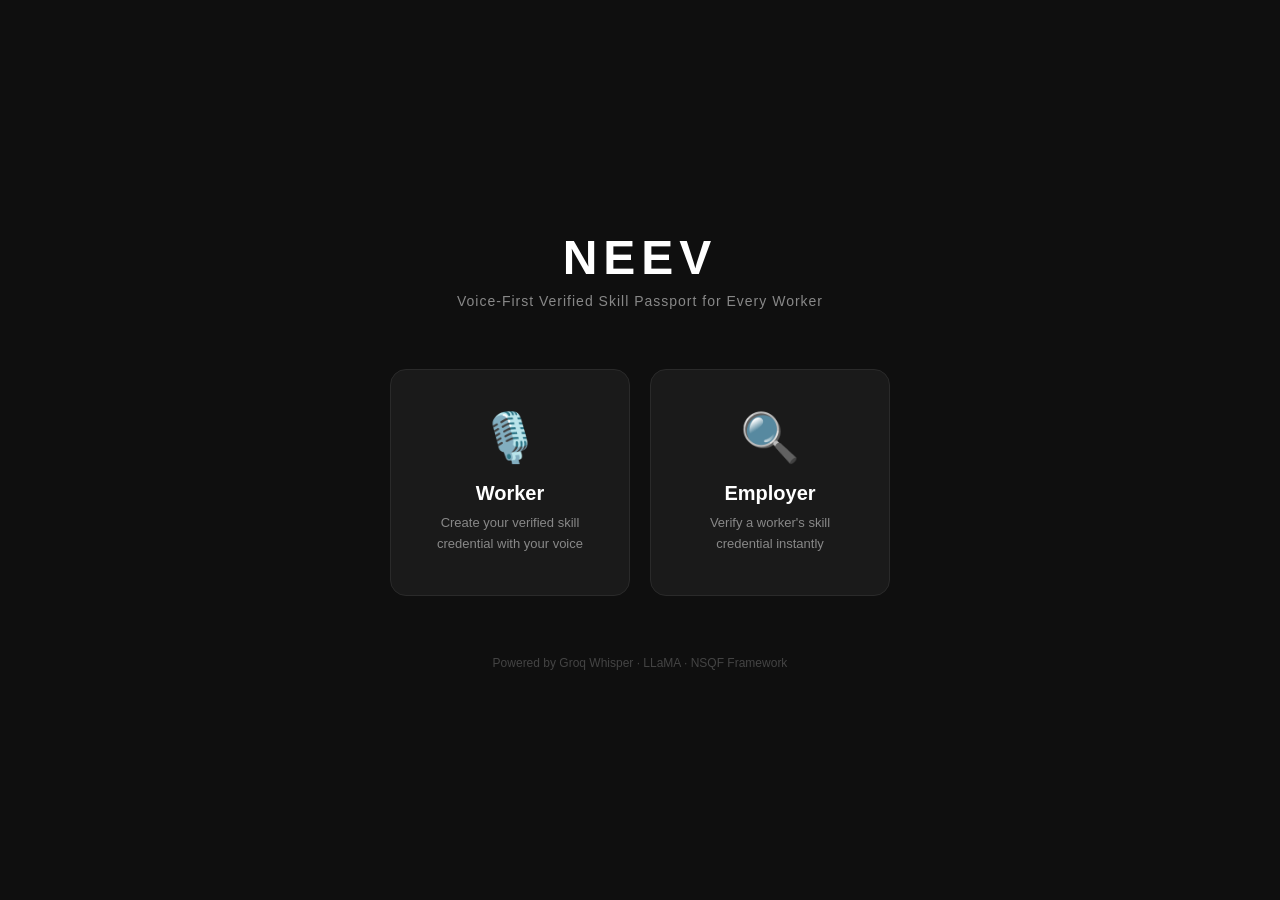
==== Frontend/index.html @ 2f88422f "Frontend complete: index, record, confirm, credential pages" ====
<!DOCTYPE html>
<html lang="hi">
<head>
  <meta charset="UTF-8" />
  <meta name="viewport" content="width=device-width, initial-scale=1.0"/>
  <title>NEEV — Skill Passport</title>
  <style>
    * { margin: 0; padding: 0; box-sizing: border-box; }

    body {
      font-family: 'Segoe UI', sans-serif;
      background: #0f0f0f;
      color: #ffffff;
      min-height: 100vh;
      display: flex;
      flex-direction: column;
      align-items: center;
      justify-content: center;
      padding: 24px;
    }

    .logo {
      font-size: 48px;
      font-weight: 800;
      letter-spacing: 6px;
      color: #ffffff;
      margin-bottom: 8px;
    }

    .tagline {
      font-size: 14px;
      color: #888;
      margin-bottom: 60px;
      text-align: center;
      letter-spacing: 1px;
    }

    .card-container {
      display: flex;
      gap: 20px;
      flex-wrap: wrap;
      justify-content: center;
    }

    .card {
      background: #1a1a1a;
      border: 1px solid #2a2a2a;
      border-radius: 16px;
      padding: 40px 32px;
      width: 240px;
      text-align: center;
      cursor: pointer;
      transition: all 0.2s ease;
      text-decoration: none;
      color: #ffffff;
    }

    .card:hover {
      border-color: #4f46e5;
      transform: translateY(-4px);
      background: #1e1e2e;
    }

    .card-icon {
      font-size: 48px;
      margin-bottom: 16px;
    }

    .card-title {
      font-size: 20px;
      font-weight: 700;
      margin-bottom: 8px;
    }

    .card-desc {
      font-size: 13px;
      color: #888;
      line-height: 1.6;
    }

    .worker-card:hover { border-color: #10b981; background: #0f1f1a; }
    .employer-card:hover { border-color: #6366f1; background: #0f0f1f; }

    .footer {
      margin-top: 60px;
      font-size: 12px;
      color: #444;
      text-align: center;
    }
  </style>
</head>
<body>

  <div class="logo">NEEV</div>
  <div class="tagline">Voice-First Verified Skill Passport for Every Worker</div>

  <div class="card-container">
    <a href="Worker/record.html" class="card worker-card">
      <div class="card-icon">🎙️</div>
      <div class="card-title">Worker</div>
      <div class="card-desc">Create your verified skill credential with your voice</div>
    </a>

    <a href="Employer/scan.html" class="card employer-card">
      <div class="card-icon">🔍</div>
      <div class="card-title">Employer</div>
      <div class="card-desc">Verify a worker's skill credential instantly</div>
    </a>
  </div>

  <div class="footer">
    Powered by Groq Whisper · LLaMA · NSQF Framework
  </div>

</body>
</html>
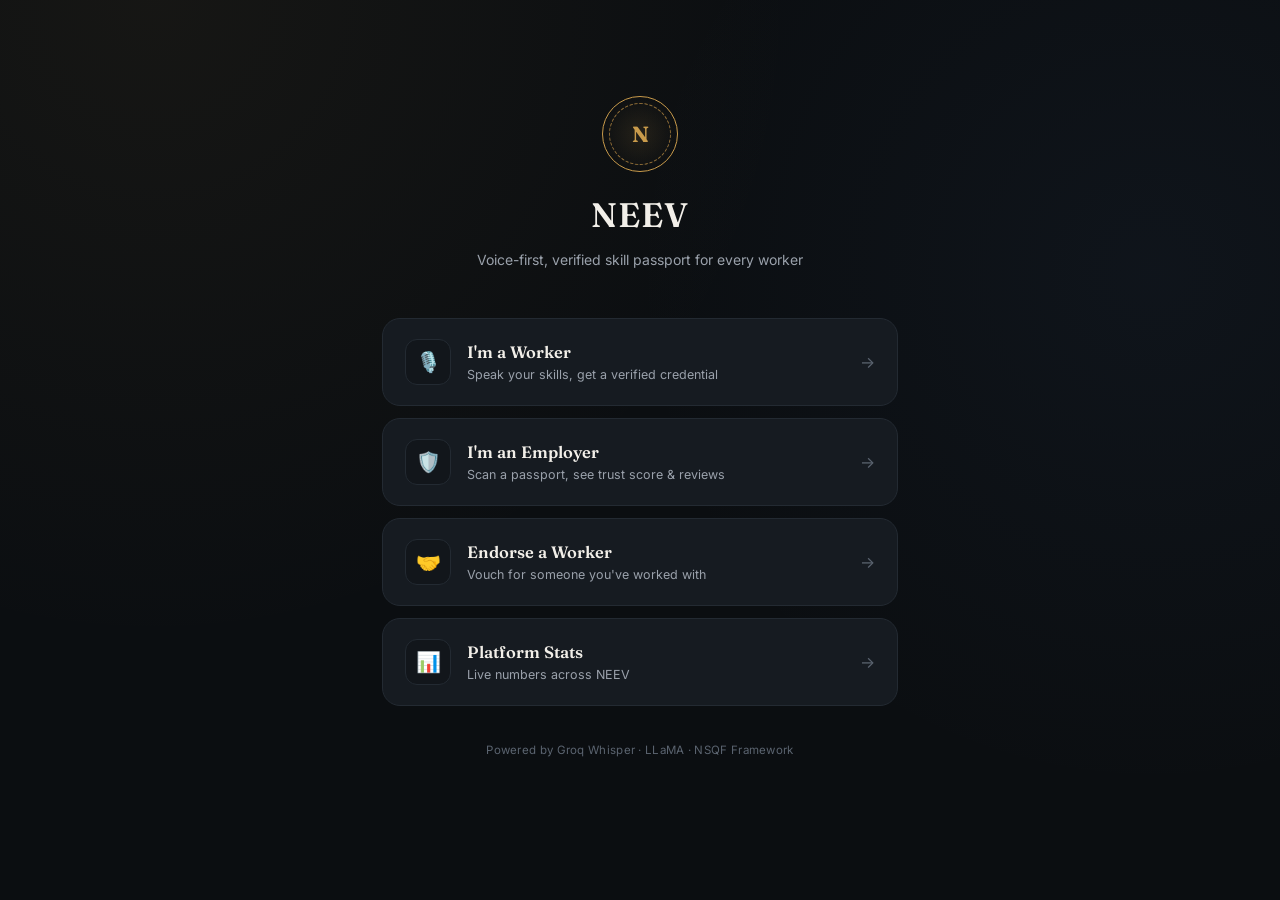
==== commit bcd95c90: "new ui" ====
--- a/Frontend/index.html
+++ b/Frontend/index.html
@@ -1,116 +1,59 @@
 <!DOCTYPE html>
 <html lang="hi">
 <head>
-  <meta charset="UTF-8" />
-  <meta name="viewport" content="width=device-width, initial-scale=1.0"/>
-  <title>NEEV — Skill Passport</title>
-  <style>
-    * { margin: 0; padding: 0; box-sizing: border-box; }
-
-    body {
-      font-family: 'Segoe UI', sans-serif;
-      background: #0f0f0f;
-      color: #ffffff;
-      min-height: 100vh;
-      display: flex;
-      flex-direction: column;
-      align-items: center;
-      justify-content: center;
-      padding: 24px;
-    }
-
-    .logo {
-      font-size: 48px;
-      font-weight: 800;
-      letter-spacing: 6px;
-      color: #ffffff;
-      margin-bottom: 8px;
-    }
-
-    .tagline {
-      font-size: 14px;
-      color: #888;
-      margin-bottom: 60px;
-      text-align: center;
-      letter-spacing: 1px;
-    }
-
-    .card-container {
-      display: flex;
-      gap: 20px;
-      flex-wrap: wrap;
-      justify-content: center;
-    }
-
-    .card {
-      background: #1a1a1a;
-      border: 1px solid #2a2a2a;
-      border-radius: 16px;
-      padding: 40px 32px;
-      width: 240px;
-      text-align: center;
-      cursor: pointer;
-      transition: all 0.2s ease;
-      text-decoration: none;
-      color: #ffffff;
-    }
-
-    .card:hover {
-      border-color: #4f46e5;
-      transform: translateY(-4px);
-      background: #1e1e2e;
-    }
-
-    .card-icon {
-      font-size: 48px;
-      margin-bottom: 16px;
-    }
-
-    .card-title {
-      font-size: 20px;
-      font-weight: 700;
-      margin-bottom: 8px;
-    }
-
-    .card-desc {
-      font-size: 13px;
-      color: #888;
-      line-height: 1.6;
-    }
-
-    .worker-card:hover { border-color: #10b981; background: #0f1f1a; }
-    .employer-card:hover { border-color: #6366f1; background: #0f0f1f; }
-
-    .footer {
-      margin-top: 60px;
-      font-size: 12px;
-      color: #444;
-      text-align: center;
-    }
-  </style>
+<meta charset="UTF-8" />
+<meta name="viewport" content="width=device-width, initial-scale=1.0"/>
+<title>NEEV — Skill Passport</title>
+<link rel="stylesheet" href="css/style.css">
 </head>
 <body>
+<div class="shell" style="display:flex;flex-direction:column;justify-content:center;min-height:100vh;">
 
-  <div class="logo">NEEV</div>
-  <div class="tagline">Voice-First Verified Skill Passport for Every Worker</div>
+  <div style="text-align:center;margin-bottom:48px;">
+    <div class="seal stamp" style="margin:0 auto 18px;"><span class="seal-mark">N</span></div>
+    <div style="font-family:var(--display);font-weight:600;font-size:34px;letter-spacing:1px;">NEEV</div>
+    <div style="color:var(--ink-dim);font-size:14px;margin-top:8px;">Voice-first, verified skill passport for every worker</div>
+  </div>
 
-  <div class="card-container">
-    <a href="Worker/record.html" class="card worker-card">
-      <div class="card-icon">🎙️</div>
-      <div class="card-title">Worker</div>
-      <div class="card-desc">Create your verified skill credential with your voice</div>
+  <div class="grid-cards">
+    <a href="worker/record.html" class="nav-card">
+      <div class="icon">🎙️</div>
+      <div>
+        <div class="title">I'm a Worker</div>
+        <div class="desc">Speak your skills, get a verified credential</div>
+      </div>
+      <div class="arrow">→</div>
     </a>
 
-    <a href="Employer/scan.html" class="card employer-card">
-      <div class="card-icon">🔍</div>
-      <div class="card-title">Employer</div>
-      <div class="card-desc">Verify a worker's skill credential instantly</div>
+    <a href="employer/verify.html" class="nav-card">
+      <div class="icon">🛡️</div>
+      <div>
+        <div class="title">I'm an Employer</div>
+        <div class="desc">Scan a passport, see trust score &amp; reviews</div>
+      </div>
+      <div class="arrow">→</div>
+    </a>
+
+    <a href="employer/endorse.html" class="nav-card">
+      <div class="icon">🤝</div>
+      <div>
+        <div class="title">Endorse a Worker</div>
+        <div class="desc">Vouch for someone you've worked with</div>
+      </div>
+      <div class="arrow">→</div>
+    </a>
+
+    <a href="stats.html" class="nav-card">
+      <div class="icon">📊</div>
+      <div>
+        <div class="title">Platform Stats</div>
+        <div class="desc">Live numbers across NEEV</div>
+      </div>
+      <div class="arrow">→</div>
     </a>
   </div>
 
-  <div class="footer">
-    Powered by Groq Whisper · LLaMA · NSQF Framework
-  </div>
-
+  <div class="footer-note">Powered by Groq Whisper · LLaMA · NSQF Framework</div>
+</div>
 </body>
-</html>+</html>
--- a/Frontend/css/style.css
+++ b/Frontend/css/style.css
@@ -0,0 +1,510 @@
+/* ============================================================
+   NEEV — design tokens
+   Identity: a worker's skill credential treated like a sealed
+   civic document — ledger rows, wax-seal verification stamp,
+   brass + slate, ruled paper texture on the passport card.
+   ============================================================ */
+
+@import url('https://fonts.googleapis.com/css2?family=Fraunces:opsz,wght@9..144,400;9..144,500;9..144,600;9..144,700&family=Inter:wght@400;500;600;700&family=JetBrains+Mono:wght@400;500&display=swap');
+
+:root{
+  --bg:        #0B0E11;
+  --bg-raised: #12161B;
+  --bg-card:   #161B21;
+  --line:      #232a32;
+  --line-soft: #1c2128;
+
+  --ink:       #F2EFE9;
+  --ink-dim:   #9aa1ab;
+  --ink-faint: #5b6470;
+
+  --brass:     #C99B4B;
+  --brass-dim: #8a6a36;
+  --brass-glow: rgba(201,155,75,0.18);
+
+  --good:      #3FA873;
+  --good-bg:   #0e1f17;
+  --bad:       #D1495B;
+  --bad-bg:    #241214;
+  --info:      #5C8BD6;
+
+  --radius-lg: 18px;
+  --radius-md: 12px;
+  --radius-sm: 8px;
+
+  --display: 'Fraunces', serif;
+  --body: 'Inter', sans-serif;
+  --mono: 'JetBrains Mono', monospace;
+}
+
+*{ margin:0; padding:0; box-sizing:border-box; }
+
+html{ scroll-behavior:smooth; }
+
+body{
+  background: var(--bg);
+  background-image:
+    radial-gradient(circle at 12% 0%, rgba(201,155,75,0.06), transparent 45%),
+    radial-gradient(circle at 90% 30%, rgba(92,139,214,0.05), transparent 40%);
+  color: var(--ink);
+  font-family: var(--body);
+  min-height: 100vh;
+  line-height: 1.5;
+  -webkit-font-smoothing: antialiased;
+}
+
+a{ color: inherit; }
+
+/* ---------- layout shell ---------- */
+.shell{
+  max-width: 560px;
+  margin: 0 auto;
+  padding: 28px 22px 72px;
+  min-height: 100vh;
+}
+
+.topbar{
+  display:flex;
+  align-items:center;
+  justify-content:space-between;
+  margin-bottom: 28px;
+}
+
+.brandmark{
+  font-family: var(--display);
+  font-weight: 600;
+  font-size: 19px;
+  letter-spacing: 0.5px;
+  display:flex;
+  align-items:center;
+  gap:8px;
+  text-decoration:none;
+  color: var(--ink);
+}
+.brandmark .seal-dot{
+  width:8px; height:8px; border-radius:50%;
+  background: var(--brass);
+  box-shadow: 0 0 0 3px var(--brass-glow);
+}
+
+.back-link{
+  font-size: 13px;
+  color: var(--ink-dim);
+  text-decoration:none;
+  display:flex;
+  align-items:center;
+  gap:6px;
+  transition: color .15s;
+}
+.back-link:hover{ color: var(--ink); }
+
+nav.crumbs{
+  display:flex;
+  gap:6px;
+  font-size: 11px;
+  color: var(--ink-faint);
+  text-transform:uppercase;
+  letter-spacing: 1.2px;
+  margin-bottom: 6px;
+}
+nav.crumbs .sep{ color: var(--line); }
+nav.crumbs .on{ color: var(--brass); }
+
+/* ---------- headings ---------- */
+h1{
+  font-family: var(--display);
+  font-weight: 600;
+  font-size: 30px;
+  letter-spacing: -0.2px;
+  margin-bottom: 6px;
+}
+.lede{
+  color: var(--ink-dim);
+  font-size: 14.5px;
+  margin-bottom: 30px;
+  max-width: 440px;
+}
+
+.eyebrow{
+  font-size: 10.5px;
+  text-transform: uppercase;
+  letter-spacing: 1.6px;
+  color: var(--ink-faint);
+  margin-bottom: 10px;
+  display:flex;
+  align-items:center;
+  gap:8px;
+}
+.eyebrow::after{
+  content:"";
+  flex:1;
+  height:1px;
+  background: var(--line-soft);
+}
+
+/* ---------- cards ---------- */
+.card{
+  background: var(--bg-card);
+  border: 1px solid var(--line);
+  border-radius: var(--radius-lg);
+  padding: 24px;
+  margin-bottom: 16px;
+}
+
+.passport{
+  background:
+    repeating-linear-gradient(
+      to bottom,
+      transparent 0px, transparent 37px,
+      var(--line-soft) 37px, var(--line-soft) 38px
+    ),
+    linear-gradient(165deg, #171c22, #12161b 60%);
+  border: 1px solid var(--line);
+  border-radius: var(--radius-lg);
+  padding: 28px;
+  position: relative;
+  overflow: hidden;
+}
+.passport::before{
+  content:"";
+  position:absolute; inset:0;
+  background: linear-gradient(180deg, var(--brass-glow), transparent 30%);
+  pointer-events:none;
+  opacity:.5;
+}
+
+/* ---------- seal badge (signature element) ---------- */
+.seal{
+  width: 76px; height: 76px;
+  border-radius: 50%;
+  border: 1.5px solid var(--brass);
+  display:flex; align-items:center; justify-content:center;
+  position: relative;
+  flex-shrink:0;
+  background: radial-gradient(circle, rgba(201,155,75,0.12), transparent 70%);
+}
+.seal::before, .seal::after{
+  content:"";
+  position:absolute;
+  inset: 6px;
+  border-radius:50%;
+  border: 1px dashed var(--brass-dim);
+}
+.seal::after{ inset: 6px; transform: rotate(8deg); opacity:.6; }
+.seal-mark{
+  font-family: var(--display);
+  font-weight: 700;
+  font-size: 22px;
+  color: var(--brass);
+  position:relative; z-index:1;
+}
+@keyframes stampIn{
+  0%{ transform: scale(2.2) rotate(-18deg); opacity:0; }
+  60%{ transform: scale(0.92) rotate(4deg); opacity:1; }
+  100%{ transform: scale(1) rotate(0); opacity:1; }
+}
+.seal.stamp{ animation: stampIn .55s cubic-bezier(.2,.9,.3,1.2) both; }
+
+/* ---------- worker identity row ---------- */
+.identity{
+  display:flex;
+  align-items:center;
+  gap:16px;
+  margin-bottom: 22px;
+}
+.identity .name{
+  font-family: var(--display);
+  font-size: 23px;
+  font-weight: 600;
+}
+.identity .tag{
+  font-size: 12px;
+  color: var(--good);
+  display:flex; align-items:center; gap:5px;
+  margin-top:3px;
+}
+.identity .tag .dot{ width:5px; height:5px; border-radius:50%; background:var(--good); }
+
+/* ---------- ledger rows (skills / nsqf) ---------- */
+.ledger-row{
+  display:flex;
+  justify-content:space-between;
+  align-items:center;
+  padding: 11px 0;
+  border-bottom: 1px solid var(--line-soft);
+  font-size: 13.5px;
+}
+.ledger-row:last-child{ border-bottom:none; }
+.ledger-row.muted{ opacity:.35; }
+.ledger-skill{ color: var(--ink); }
+.ledger-skill .yrs{ color: var(--ink-faint); font-size:11.5px; margin-left:6px; }
+.ledger-right{ display:flex; gap:8px; align-items:center; }
+
+.pill{
+  font-size: 11.5px;
+  padding: 3px 10px;
+  border-radius: 20px;
+  border: 1px solid var(--line);
+  color: var(--ink-dim);
+  white-space:nowrap;
+}
+.pill.level{ border-color:#3a4a73; color:#9db4e8; background:#11182b; }
+.pill.brass{ border-color: var(--brass-dim); color: var(--brass); background:#1c160a; }
+.pill.good{ border-color:#1f5c3f; color:var(--good); background:var(--good-bg); }
+.pill.bad{ border-color:#7a2533; color:var(--bad); background:var(--bad-bg); }
+.pill.conf-high{ color:var(--good); }
+.pill.conf-medium{ color:var(--brass); }
+.pill.conf-low{ color:var(--bad); }
+
+/* skill chips (confirm step) */
+.chips{ display:flex; flex-wrap:wrap; gap:9px; }
+.chip{
+  display:flex; align-items:center; gap:8px;
+  background: var(--good-bg);
+  border: 1px solid #1f5c3f;
+  color: var(--good);
+  padding: 7px 8px 7px 14px;
+  border-radius: 20px;
+  font-size: 13px;
+}
+.chip.removed{
+  background: transparent;
+  border-color: var(--line);
+  color: var(--ink-faint);
+  text-decoration: line-through;
+}
+.chip button{
+  background:none; border:none; cursor:pointer;
+  color: inherit; font-size:15px; line-height:1;
+  width:18px; height:18px; border-radius:50%;
+  display:flex; align-items:center; justify-content:center;
+}
+.chip button:hover{ background: rgba(255,255,255,0.08); }
+
+/* ---------- buttons ---------- */
+.btn{
+  width:100%;
+  padding: 14px 18px;
+  border-radius: var(--radius-md);
+  border: none;
+  font-family: var(--body);
+  font-size: 14.5px;
+  font-weight: 600;
+  cursor: pointer;
+  display:flex; align-items:center; justify-content:center; gap:8px;
+  transition: transform .12s, filter .15s, background .15s;
+  text-decoration:none;
+}
+.btn:active{ transform: scale(0.98); }
+.btn:disabled{ opacity:.4; cursor:not-allowed; transform:none; }
+
+.btn-primary{ background: var(--brass); color: #16110a; }
+.btn-primary:hover:not(:disabled){ filter: brightness(1.08); }
+
+.btn-good{ background: var(--good); color: #06140d; }
+.btn-good:hover:not(:disabled){ filter: brightness(1.08); }
+
+.btn-ghost{
+  background: transparent;
+  border: 1px solid var(--line);
+  color: var(--ink-dim);
+}
+.btn-ghost:hover{ border-color: var(--ink-faint); color: var(--ink); }
+
+.btn-whatsapp{ background:#25D366; color:#06210f; }
+
+.btn-row{ display:flex; gap:10px; }
+
+/* ---------- inputs ---------- */
+.field{ margin-bottom: 20px; }
+.field label{
+  display:block;
+  font-size: 12.5px;
+  color: var(--ink-dim);
+  margin-bottom: 8px;
+}
+.field input, .field textarea, .field select{
+  width:100%;
+  padding: 13px 15px;
+  background: var(--bg-raised);
+  border: 1px solid var(--line);
+  border-radius: var(--radius-sm);
+  color: var(--ink);
+  font-family: var(--body);
+  font-size: 14.5px;
+  outline:none;
+  transition: border-color .15s;
+}
+.field input:focus, .field textarea:focus, .field select:focus{ border-color: var(--brass); }
+.field textarea{ resize:vertical; min-height:80px; }
+
+.stars{ display:flex; gap:6px; }
+.stars button{
+  background:none; border:none; cursor:pointer;
+  font-size:26px; color: var(--line);
+  transition: color .12s, transform .12s;
+}
+.stars button.on{ color: var(--brass); }
+.stars button:hover{ transform: scale(1.12); }
+
+/* ---------- status / banners ---------- */
+.status-line{
+  font-size: 13px;
+  color: var(--brass);
+  text-align:center;
+  margin-top: 14px;
+  min-height: 18px;
+}
+.status-line.error{ color: var(--bad); }
+.status-line.success{ color: var(--good); }
+
+.banner{
+  display:inline-flex;
+  align-items:center;
+  gap:7px;
+  padding: 7px 16px;
+  border-radius: 20px;
+  font-size: 12.5px;
+  font-weight:600;
+  margin-bottom: 18px;
+}
+.banner.good{ background: var(--good-bg); border:1px solid #1f5c3f; color: var(--good); }
+.banner.bad{ background: var(--bad-bg); border:1px solid #7a2533; color: var(--bad); }
+.banner.info{ background:#0f1722; border:1px solid #2a3c57; color: var(--info); }
+
+/* ---------- mic / record ---------- */
+.mic-wrap{ display:flex; flex-direction:column; align-items:center; margin: 30px 0 18px; }
+.mic-btn{
+  width: 96px; height: 96px;
+  border-radius:50%;
+  background: var(--good);
+  border:none; cursor:pointer;
+  font-size: 32px;
+  display:flex; align-items:center; justify-content:center;
+  box-shadow: 0 0 0 0 rgba(63,168,115,0.45);
+  transition: transform .15s, background .2s;
+}
+.mic-btn:hover{ transform: scale(1.04); }
+.mic-btn.recording{
+  background: var(--bad);
+  animation: ring 1.4s infinite;
+}
+@keyframes ring{
+  0%{ box-shadow: 0 0 0 0 rgba(209,73,91,0.45); }
+  70%{ box-shadow: 0 0 0 16px rgba(209,73,91,0); }
+  100%{ box-shadow: 0 0 0 0 rgba(209,73,91,0); }
+}
+
+/* ---------- nav grid (home) ---------- */
+.grid-cards{ display:flex; flex-direction:column; gap:12px; }
+.nav-card{
+  display:flex; align-items:center; gap:16px;
+  background: var(--bg-card);
+  border: 1px solid var(--line);
+  border-radius: var(--radius-lg);
+  padding: 20px 22px;
+  text-decoration:none;
+  color: var(--ink);
+  transition: border-color .15s, transform .15s, background .15s;
+}
+.nav-card:hover{ border-color: var(--brass-dim); transform: translateY(-2px); background:#191f26; }
+.nav-card .icon{
+  width:46px; height:46px; border-radius:12px;
+  display:flex; align-items:center; justify-content:center;
+  font-size:20px; flex-shrink:0;
+  background: var(--bg-raised);
+  border:1px solid var(--line);
+}
+.nav-card .title{ font-family:var(--display); font-weight:600; font-size:16.5px; margin-bottom:2px; }
+.nav-card .desc{ font-size:12.5px; color: var(--ink-dim); line-height:1.5; }
+.nav-card .arrow{ margin-left:auto; color: var(--ink-faint); }
+
+/* ---------- stat tiles ---------- */
+.stat-grid{ display:grid; grid-template-columns: 1fr 1fr; gap:12px; margin-bottom:16px; }
+.stat-tile{
+  background: var(--bg-card);
+  border: 1px solid var(--line);
+  border-radius: var(--radius-md);
+  padding: 18px;
+}
+.stat-tile .num{ font-family: var(--display); font-size: 28px; font-weight:600; color: var(--brass); }
+.stat-tile .label{ font-size:11.5px; color: var(--ink-dim); margin-top:4px; text-transform:uppercase; letter-spacing:1px; }
+
+/* ---------- qr ---------- */
+.qr-frame{
+  background:#fff;
+  border-radius:16px;
+  padding:22px;
+  display:flex; flex-direction:column; align-items:center;
+  margin-bottom:16px;
+}
+.qr-frame img{ width:200px; height:200px; }
+.qr-frame .cap{ color:#555; font-size:11.5px; margin-top:10px; }
+
+.hash-box{
+  background: var(--bg-raised);
+  border:1px solid var(--line);
+  border-radius:10px;
+  padding:13px 16px;
+  margin-bottom:18px;
+}
+.hash-box .lbl{ font-size:10.5px; color:var(--ink-faint); text-transform:uppercase; letter-spacing:1px; margin-bottom:5px; }
+.hash-box .val{ font-family:var(--mono); font-size:10.5px; color:var(--ink-faint); word-break:break-all; }
+
+/* ---------- scan options ---------- */
+.opt-row{ display:flex; gap:10px; margin-bottom:20px; }
+.opt-btn{
+  flex:1;
+  padding: 12px;
+  border-radius: 10px;
+  border: 1px solid var(--line);
+  background: var(--bg-card);
+  color: var(--ink-dim);
+  font-size: 13px;
+  cursor:pointer;
+  text-align:center;
+  transition: all .15s;
+}
+.opt-btn.active{ border-color: var(--brass); color: var(--ink); background:#1c1810; }
+
+video{ width:100%; border-radius:12px; border:1px solid var(--line); }
+.upload-area{
+  border: 2px dashed var(--line);
+  border-radius:12px;
+  padding: 36px;
+  text-align:center;
+  cursor:pointer;
+  transition: border-color .15s;
+}
+.upload-area:hover{ border-color: var(--brass); }
+
+/* ---------- endorsement list ---------- */
+.endorse-item{
+  border-bottom:1px solid var(--line-soft);
+  padding: 14px 0;
+}
+.endorse-item:last-child{ border-bottom:none; }
+.endorse-item .who{ font-size:13.5px; font-weight:600; }
+.endorse-item .role{ font-size:11.5px; color: var(--brass); margin-left:6px; }
+.endorse-item .dur{ font-size:11.5px; color:var(--ink-faint); }
+.endorse-item .cmt{ font-size:13px; color: var(--ink-dim); margin-top:5px; line-height:1.5; }
+
+.empty-state{
+  text-align:center;
+  padding: 30px 10px;
+  color: var(--ink-faint);
+  font-size: 13px;
+}
+
+/* footer */
+.footer-note{
+  text-align:center;
+  font-size:11.5px;
+  color: var(--ink-faint);
+  margin-top: 36px;
+  letter-spacing:.3px;
+}
+
+@media (prefers-reduced-motion: reduce){
+  *{ animation:none !important; transition:none !important; }
+}
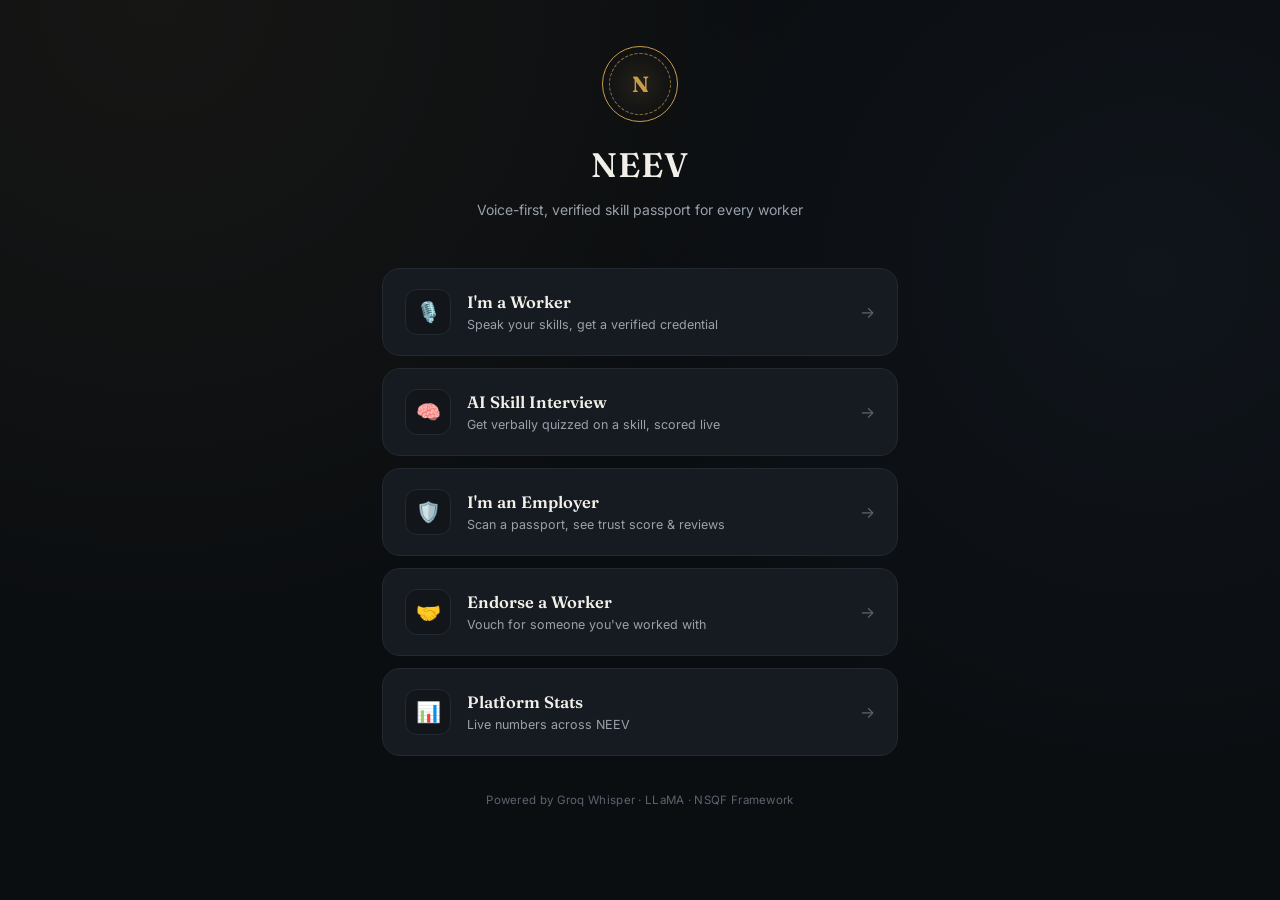
==== commit ca0451cb: "update undex.html" ====
--- a/Frontend/index.html
+++ b/Frontend/index.html
@@ -16,7 +16,7 @@
   </div>
 
   <div class="grid-cards">
-    <a href="worker/record.html" class="nav-card">
+    <a href="Worker/record.html" class="nav-card">
       <div class="icon">🎙️</div>
       <div>
         <div class="title">I'm a Worker</div>
@@ -25,7 +25,16 @@
       <div class="arrow">→</div>
     </a>
 
-    <a href="employer/verify.html" class="nav-card">
+    <a href="Worker/interview.html" class="nav-card">
+      <div class="icon">🧠</div>
+      <div>
+        <div class="title">AI Skill Interview</div>
+        <div class="desc">Get verbally quizzed on a skill, scored live</div>
+      </div>
+      <div class="arrow">→</div>
+    </a>
+
+    <a href="Employer/verify.html" class="nav-card">
       <div class="icon">🛡️</div>
       <div>
         <div class="title">I'm an Employer</div>
@@ -34,7 +43,7 @@
       <div class="arrow">→</div>
     </a>
 
-    <a href="employer/endorse.html" class="nav-card">
+    <a href="Employer/endorse.html" class="nav-card">
       <div class="icon">🤝</div>
       <div>
         <div class="title">Endorse a Worker</div>
@@ -56,4 +65,4 @@
   <div class="footer-note">Powered by Groq Whisper · LLaMA · NSQF Framework</div>
 </div>
 </body>
-</html>
+</html>
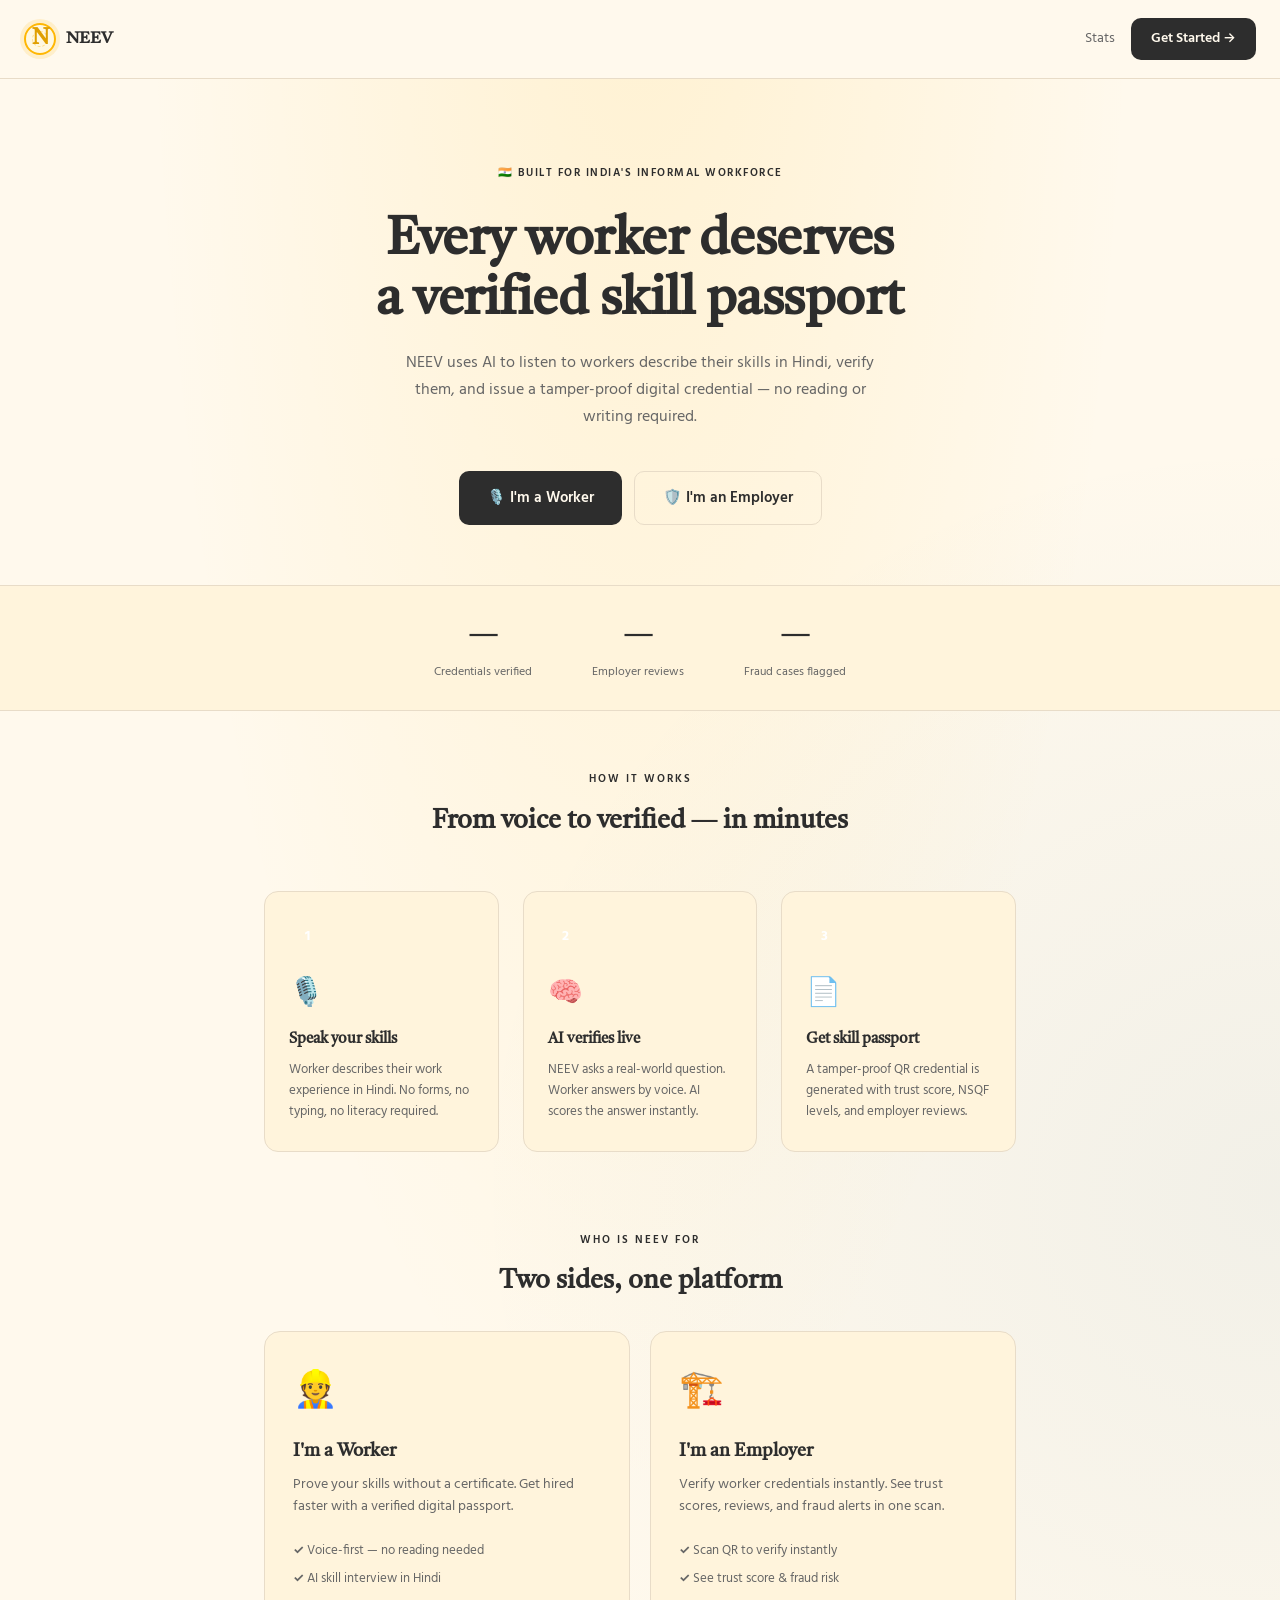
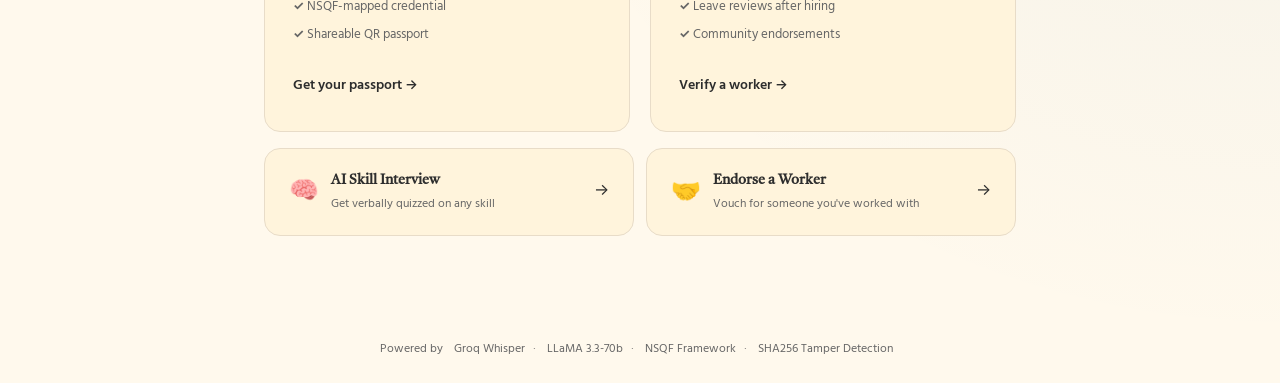
==== commit 27b23141: "new landing page" ====
--- a/Frontend/index.html
+++ b/Frontend/index.html
@@ -1,68 +1,395 @@
 <!DOCTYPE html>
-<html lang="hi">
+<html lang="en">
 <head>
 <meta charset="UTF-8" />
 <meta name="viewport" content="width=device-width, initial-scale=1.0"/>
-<title>NEEV — Skill Passport</title>
+<title>NEEV — Skill Passport for Every Worker</title>
 <link rel="stylesheet" href="css/style.css">
+<style>
+  /* Landing specific styles */
+  .hero {
+    text-align: center;
+    padding: 80px 24px 60px;
+  }
+  .hero-badge {
+    display: inline-block;
+    background: color-mix(in srgb, var(--brass) 15%, transparent);
+    color: var(--brass);
+    font-size: 11px;
+    font-weight: 600;
+    letter-spacing: 1.5px;
+    text-transform: uppercase;
+    padding: 6px 14px;
+    border-radius: 20px;
+    margin-bottom: 24px;
+  }
+  .hero-title {
+    font-family: var(--display);
+    font-size: clamp(32px, 6vw, 52px);
+    font-weight: 700;
+    line-height: 1.15;
+    color: var(--ink);
+    margin-bottom: 18px;
+    letter-spacing: -0.5px;
+  }
+  .hero-title span {
+    color: var(--brass);
+  }
+  .hero-sub {
+    font-size: 16px;
+    color: var(--ink-dim);
+    max-width: 480px;
+    margin: 0 auto 40px;
+    line-height: 1.7;
+  }
+  .hero-btns {
+    display: flex;
+    gap: 12px;
+    justify-content: center;
+    flex-wrap: wrap;
+  }
+  .btn-hero-primary {
+    display: inline-flex;
+    align-items: center;
+    gap: 8px;
+    background: var(--ink);
+    color: var(--bg);
+    padding: 14px 28px;
+    border-radius: 10px;
+    font-size: 15px;
+    font-weight: 600;
+    text-decoration: none;
+    transition: opacity 0.15s;
+  }
+  .btn-hero-primary:hover { opacity: 0.85; }
+  .btn-hero-secondary {
+    display: inline-flex;
+    align-items: center;
+    gap: 8px;
+    background: transparent;
+    color: var(--ink);
+    padding: 14px 28px;
+    border-radius: 10px;
+    font-size: 15px;
+    font-weight: 600;
+    text-decoration: none;
+    border: 1.5px solid var(--line);
+    transition: border-color 0.15s;
+  }
+  .btn-hero-secondary:hover { border-color: var(--ink); }
+
+  /* How it works */
+  .how-section {
+    padding: 60px 24px;
+    max-width: 800px;
+    margin: 0 auto;
+  }
+  .section-label {
+    text-align: center;
+    font-size: 11px;
+    font-weight: 600;
+    letter-spacing: 2px;
+    text-transform: uppercase;
+    color: var(--brass);
+    margin-bottom: 12px;
+  }
+  .section-title {
+    text-align: center;
+    font-family: var(--display);
+    font-size: 26px;
+    font-weight: 700;
+    color: var(--ink);
+    margin-bottom: 48px;
+  }
+  .steps {
+    display: grid;
+    grid-template-columns: repeat(auto-fit, minmax(200px, 1fr));
+    gap: 24px;
+  }
+  .step {
+    background: var(--bg-raised);
+    border: 1px solid var(--line);
+    border-radius: 14px;
+    padding: 28px 24px;
+    position: relative;
+  }
+  .step-num {
+    width: 36px;
+    height: 36px;
+    background: var(--brass);
+    color: white;
+    border-radius: 50%;
+    display: flex;
+    align-items: center;
+    justify-content: center;
+    font-size: 14px;
+    font-weight: 700;
+    margin-bottom: 16px;
+  }
+  .step-icon { font-size: 28px; margin-bottom: 12px; }
+  .step-title {
+    font-family: var(--display);
+    font-size: 15px;
+    font-weight: 600;
+    color: var(--ink);
+    margin-bottom: 8px;
+  }
+  .step-desc {
+    font-size: 13px;
+    color: var(--ink-dim);
+    line-height: 1.6;
+  }
+
+  /* User type cards */
+  .user-section {
+    padding: 20px 24px 80px;
+    max-width: 800px;
+    margin: 0 auto;
+  }
+  .user-cards {
+    display: grid;
+    grid-template-columns: 1fr 1fr;
+    gap: 20px;
+  }
+  @media (max-width: 600px) {
+    .user-cards { grid-template-columns: 1fr; }
+  }
+  .user-card {
+    background: var(--bg-raised);
+    border: 1.5px solid var(--line);
+    border-radius: 16px;
+    padding: 32px 28px;
+    text-decoration: none;
+    transition: border-color 0.15s, transform 0.15s;
+    display: block;
+  }
+  .user-card:hover {
+    border-color: var(--brass);
+    transform: translateY(-2px);
+  }
+  .user-card .icon { font-size: 36px; margin-bottom: 16px; }
+  .user-card .title {
+    font-family: var(--display);
+    font-size: 18px;
+    font-weight: 700;
+    color: var(--ink);
+    margin-bottom: 8px;
+  }
+  .user-card .desc {
+    font-size: 13.5px;
+    color: var(--ink-dim);
+    line-height: 1.6;
+    margin-bottom: 20px;
+  }
+  .user-card .features {
+    list-style: none;
+    padding: 0;
+    margin: 0 0 24px;
+  }
+  .user-card .features li {
+    font-size: 12.5px;
+    color: var(--ink-dim);
+    padding: 4px 0;
+  }
+  .user-card .features li::before {
+    content: "✓ ";
+    color: var(--good);
+    font-weight: 700;
+  }
+  .card-cta {
+    display: inline-flex;
+    align-items: center;
+    gap: 6px;
+    font-size: 13.5px;
+    font-weight: 600;
+    color: var(--brass);
+  }
+
+  /* Stats bar */
+  .stats-bar {
+    background: var(--bg-raised);
+    border-top: 1px solid var(--line);
+    border-bottom: 1px solid var(--line);
+    padding: 28px 24px;
+    display: flex;
+    justify-content: center;
+    gap: 60px;
+    flex-wrap: wrap;
+    margin-bottom: 0;
+  }
+  .stat-item { text-align: center; }
+  .stat-item .num {
+    font-family: var(--display);
+    font-size: 28px;
+    font-weight: 700;
+    color: var(--ink);
+  }
+  .stat-item .lbl {
+    font-size: 12px;
+    color: var(--ink-dim);
+    margin-top: 4px;
+  }
+
+  /* Tech stack */
+  .tech-bar {
+    text-align: center;
+    padding: 24px;
+    font-size: 12px;
+    color: var(--ink-dim);
+  }
+  .tech-bar span { margin: 0 8px; }
+</style>
 </head>
 <body>
-<div class="shell" style="display:flex;flex-direction:column;justify-content:center;min-height:100vh;">
-
-  <div style="text-align:center;margin-bottom:48px;">
-    <div class="seal stamp" style="margin:0 auto 18px;"><span class="seal-mark">N</span></div>
-    <div style="font-family:var(--display);font-weight:600;font-size:34px;letter-spacing:1px;">NEEV</div>
-    <div style="color:var(--ink-dim);font-size:14px;margin-top:8px;">Voice-first, verified skill passport for every worker</div>
-  </div>
-
-  <div class="grid-cards">
-    <a href="Worker/record.html" class="nav-card">
-      <div class="icon">🎙️</div>
-      <div>
-        <div class="title">I'm a Worker</div>
-        <div class="desc">Speak your skills, get a verified credential</div>
+
+<!-- NAV -->
+<div style="display:flex;align-items:center;justify-content:space-between;padding:18px 24px;border-bottom:1px solid var(--line);position:sticky;top:0;background:var(--bg);z-index:100;">
+  <div style="display:flex;align-items:center;gap:10px;">
+    <div class="seal stamp" style="width:32px;height:32px;font-size:13px;"><span class="seal-mark">N</span></div>
+    <span style="font-family:var(--display);font-weight:700;font-size:17px;">NEEV</span>
+  </div>
+  <div style="display:flex;gap:16px;align-items:center;">
+    <a href="stats.html" style="font-size:13.5px;color:var(--ink-dim);text-decoration:none;">Stats</a>
+    <a href="Worker/record.html" class="btn-hero-primary" style="padding:10px 20px;font-size:13.5px;">Get Started →</a>
+  </div>
+</div>
+
+<!-- HERO -->
+<div class="hero">
+  <div class="hero-badge">🇮🇳 Built for India's Informal Workforce</div>
+  <h1 class="hero-title">
+    Every worker deserves<br>a <span>verified skill passport</span>
+  </h1>
+  <p class="hero-sub">
+    NEEV uses AI to listen to workers describe their skills in Hindi, verify them, and issue a tamper-proof digital credential — no reading or writing required.
+  </p>
+  <div class="hero-btns">
+    <a href="Worker/record.html" class="btn-hero-primary">🎙️ I'm a Worker</a>
+    <a href="Employer/verify.html" class="btn-hero-secondary">🛡️ I'm an Employer</a>
+  </div>
+</div>
+
+<!-- STATS BAR -->
+<div class="stats-bar">
+  <div class="stat-item">
+    <div class="num" id="statVerifications">—</div>
+    <div class="lbl">Credentials verified</div>
+  </div>
+  <div class="stat-item">
+    <div class="num" id="statReviews">—</div>
+    <div class="lbl">Employer reviews</div>
+  </div>
+  <div class="stat-item">
+    <div class="num" id="statFraud">—</div>
+    <div class="lbl">Fraud cases flagged</div>
+  </div>
+</div>
+
+<!-- HOW IT WORKS -->
+<div class="how-section">
+  <div class="section-label">How it works</div>
+  <div class="section-title">From voice to verified — in minutes</div>
+  <div class="steps">
+    <div class="step">
+      <div class="step-num">1</div>
+      <div class="step-icon">🎙️</div>
+      <div class="step-title">Speak your skills</div>
+      <div class="step-desc">Worker describes their work experience in Hindi. No forms, no typing, no literacy required.</div>
+    </div>
+    <div class="step">
+      <div class="step-num">2</div>
+      <div class="step-icon">🧠</div>
+      <div class="step-title">AI verifies live</div>
+      <div class="step-desc">NEEV asks a real-world question. Worker answers by voice. AI scores the answer instantly.</div>
+    </div>
+    <div class="step">
+      <div class="step-num">3</div>
+      <div class="step-icon">📄</div>
+      <div class="step-title">Get skill passport</div>
+      <div class="step-desc">A tamper-proof QR credential is generated with trust score, NSQF levels, and employer reviews.</div>
+    </div>
+  </div>
+</div>
+
+<!-- USER TYPE CARDS -->
+<div class="user-section">
+  <div class="section-label">Who is NEEV for</div>
+  <div class="section-title" style="margin-bottom:28px;">Two sides, one platform</div>
+  <div class="user-cards">
+    <a href="Worker/record.html" class="user-card">
+      <div class="icon">👷</div>
+      <div class="title">I'm a Worker</div>
+      <div class="desc">Prove your skills without a certificate. Get hired faster with a verified digital passport.</div>
+      <ul class="features">
+        <li>Voice-first — no reading needed</li>
+        <li>AI skill interview in Hindi</li>
+        <li>NSQF-mapped credential</li>
+        <li>Shareable QR passport</li>
+      </ul>
+      <div class="card-cta">Get your passport →</div>
+    </a>
+    <a href="Employer/verify.html" class="user-card">
+      <div class="icon">🏗️</div>
+      <div class="title">I'm an Employer</div>
+      <div class="desc">Verify worker credentials instantly. See trust scores, reviews, and fraud alerts in one scan.</div>
+      <ul class="features">
+        <li>Scan QR to verify instantly</li>
+        <li>See trust score & fraud risk</li>
+        <li>Leave reviews after hiring</li>
+        <li>Community endorsements</li>
+      </ul>
+      <div class="card-cta">Verify a worker →</div>
+    </a>
+  </div>
+
+  <!-- Extra links -->
+  <div style="display:flex;gap:12px;margin-top:16px;flex-wrap:wrap;">
+    <a href="Worker/interview.html" class="user-card" style="flex:1;min-width:200px;padding:20px 24px;">
+      <div style="display:flex;align-items:center;gap:12px;">
+        <span style="font-size:24px;">🧠</span>
+        <div>
+          <div class="title" style="font-size:14px;margin-bottom:4px;">AI Skill Interview</div>
+          <div class="desc" style="font-size:12px;margin-bottom:0;">Get verbally quizzed on any skill</div>
+        </div>
+        <span style="margin-left:auto;color:var(--brass);">→</span>
       </div>
-      <div class="arrow">→</div>
     </a>
-
-    <a href="Worker/interview.html" class="nav-card">
-      <div class="icon">🧠</div>
-      <div>
-        <div class="title">AI Skill Interview</div>
-        <div class="desc">Get verbally quizzed on a skill, scored live</div>
+    <a href="Employer/endorse.html" class="user-card" style="flex:1;min-width:200px;padding:20px 24px;">
+      <div style="display:flex;align-items:center;gap:12px;">
+        <span style="font-size:24px;">🤝</span>
+        <div>
+          <div class="title" style="font-size:14px;margin-bottom:4px;">Endorse a Worker</div>
+          <div class="desc" style="font-size:12px;margin-bottom:0;">Vouch for someone you've worked with</div>
+        </div>
+        <span style="margin-left:auto;color:var(--brass);">→</span>
       </div>
-      <div class="arrow">→</div>
     </a>
-
-    <a href="Employer/verify.html" class="nav-card">
-      <div class="icon">🛡️</div>
-      <div>
-        <div class="title">I'm an Employer</div>
-        <div class="desc">Scan a passport, see trust score &amp; reviews</div>
-      </div>
-      <div class="arrow">→</div>
-    </a>
-
-    <a href="Employer/endorse.html" class="nav-card">
-      <div class="icon">🤝</div>
-      <div>
-        <div class="title">Endorse a Worker</div>
-        <div class="desc">Vouch for someone you've worked with</div>
-      </div>
-      <div class="arrow">→</div>
-    </a>
-
-    <a href="stats.html" class="nav-card">
-      <div class="icon">📊</div>
-      <div>
-        <div class="title">Platform Stats</div>
-        <div class="desc">Live numbers across NEEV</div>
-      </div>
-      <div class="arrow">→</div>
-    </a>
-  </div>
-
-  <div class="footer-note">Powered by Groq Whisper · LLaMA · NSQF Framework</div>
-</div>
+  </div>
+</div>
+
+<!-- TECH BAR -->
+<div class="tech-bar">
+  Powered by
+  <span>Groq Whisper</span>·
+  <span>LLaMA 3.3-70b</span>·
+  <span>NSQF Framework</span>·
+  <span>SHA256 Tamper Detection</span>
+</div>
+
+<script src="js/api.js"></script>
+<script>
+async function loadStats() {
+  try {
+    const s = await neevFetch('/stats');
+    document.getElementById('statVerifications').innerText = s.total_verifications;
+    document.getElementById('statReviews').innerText = s.total_reviews;
+    document.getElementById('statFraud').innerText = s.fraud_cases_detected;
+  } catch(e) {
+    // Silent fail — stats not critical for landing page
+  }
+}
+loadStats();
+</script>
+
 </body>
 </html>
--- a/Frontend/css/style.css
+++ b/Frontend/css/style.css
@@ -1,510 +1,795 @@
 /* ============================================================
-   NEEV — design tokens
-   Identity: a worker's skill credential treated like a sealed
-   civic document — ledger rows, wax-seal verification stamp,
-   brass + slate, ruled paper texture on the passport card.
+   NEEV — "Nayi Subah" Design System
+   Philosophy: Dignity, hope, trust. A sunrise for India's
+   invisible workforce. Warm ivory, saffron, deep blue.
+   Mobile-first. All existing class names preserved.
    ============================================================ */
 
-@import url('https://fonts.googleapis.com/css2?family=Fraunces:opsz,wght@9..144,400;9..144,500;9..144,600;9..144,700&family=Inter:wght@400;500;600;700&family=JetBrains+Mono:wght@400;500&display=swap');
-
-:root{
-  --bg:        #0B0E11;
-  --bg-raised: #12161B;
-  --bg-card:   #161B21;
-  --line:      #232a32;
-  --line-soft: #1c2128;
-
-  --ink:       #F2EFE9;
-  --ink-dim:   #9aa1ab;
-  --ink-faint: #5b6470;
-
-  --brass:     #C99B4B;
-  --brass-dim: #8a6a36;
-  --brass-glow: rgba(201,155,75,0.18);
-
-  --good:      #3FA873;
-  --good-bg:   #0e1f17;
-  --bad:       #D1495B;
-  --bad-bg:    #241214;
-  --info:      #5C8BD6;
-
-  --radius-lg: 18px;
-  --radius-md: 12px;
-  --radius-sm: 8px;
-
-  --display: 'Fraunces', serif;
-  --body: 'Inter', sans-serif;
-  --mono: 'JetBrains Mono', monospace;
-}
-
-*{ margin:0; padding:0; box-sizing:border-box; }
-
-html{ scroll-behavior:smooth; }
-
-body{
+@import url('https://fonts.googleapis.com/css2?family=Hind:wght@400;500;600;700&family=Tiro+Devanagari+Hindi:ital@0;1&family=Inter:wght@400;500;600&display=swap');
+
+:root {
+  /* Core palette — Nayi Subah */
+  --bg:          #FFF9ED;       /* Warm ivory — welcoming, not clinical */
+  --bg-raised:   #FFF4DC;       /* Slightly deeper ivory */
+  --bg-card:     #FFFFFF;       /* Pure white cards — clean, trustworthy */
+  --line:        #E8DCC8;       /* Warm border */
+  --line-soft:   #F0E8D5;       /* Subtle divider */
+
+  --ink:         #2D2D2D;       /* Near-black — never harsh */
+  --ink-dim:     #666666;       /* Secondary text */
+  --ink-faint:   #999999;       /* Placeholder, captions */
+
+  /* Brand colors */
+  --saffron:     #FFB703;       /* Primary — sunrise, hope, CTA */
+  --saffron-dim: #E09F00;       /* Hover state */
+  --saffron-glow: rgba(255,183,3,0.15);
+  --saffron-bg:  #FFF8E1;       /* Saffron tint background */
+
+  --blue:        #1E6091;       /* Trust, verified, government-grade */
+  --blue-dim:    #164E73;
+  --blue-bg:     #EBF4FA;
+  --blue-glow:   rgba(30,96,145,0.12);
+
+  --green:       #52B788;       /* Growth, success, verified */
+  --green-dim:   #3D9A6F;
+  --green-bg:    #EDFBF4;
+  --green-glow:  rgba(82,183,136,0.15);
+
+  --bad:         #E63946;       /* Fraud, error */
+  --bad-bg:      #FFF0F1;
+  --bad-dim:     #C1121F;
+
+  --amber:       #F4A261;       /* Warning, medium risk */
+  --amber-bg:    #FFF5EC;
+
+  /* Radii */
+  --radius-lg:   20px;
+  --radius-md:   14px;
+  --radius-sm:   10px;
+
+  /* Typography */
+  --display: 'Tiro Devanagari Hindi', 'Georgia', serif;
+  --body:    'Hind', 'Inter', sans-serif;
+  --mono:    'JetBrains Mono', monospace;
+
+  /* Shadows — soft, warm */
+  --shadow-sm:   0 2px 8px rgba(45,35,10,0.07);
+  --shadow-md:   0 4px 20px rgba(45,35,10,0.10);
+  --shadow-card: 0 2px 12px rgba(45,35,10,0.08);
+}
+
+/* ── Reset ─────────────────────────────────────────────────── */
+*, *::before, *::after { margin:0; padding:0; box-sizing:border-box; }
+html { scroll-behavior: smooth; }
+
+body {
   background: var(--bg);
   background-image:
-    radial-gradient(circle at 12% 0%, rgba(201,155,75,0.06), transparent 45%),
-    radial-gradient(circle at 90% 30%, rgba(92,139,214,0.05), transparent 40%);
+    radial-gradient(ellipse at 50% -10%, rgba(255,183,3,0.12), transparent 55%),
+    radial-gradient(ellipse at 100% 60%, rgba(30,96,145,0.06), transparent 45%);
   color: var(--ink);
   font-family: var(--body);
   min-height: 100vh;
-  line-height: 1.5;
+  line-height: 1.6;
   -webkit-font-smoothing: antialiased;
 }
 
-a{ color: inherit; }
-
-/* ---------- layout shell ---------- */
-.shell{
+a { color: inherit; text-decoration: none; }
+
+/* ── Layout shell ───────────────────────────────────────────── */
+.shell {
   max-width: 560px;
   margin: 0 auto;
-  padding: 28px 22px 72px;
+  padding: 24px 20px 80px;
   min-height: 100vh;
 }
 
-.topbar{
-  display:flex;
-  align-items:center;
-  justify-content:space-between;
+.topbar {
+  display: flex;
+  align-items: center;
+  justify-content: space-between;
   margin-bottom: 28px;
 }
 
-.brandmark{
+.brandmark {
   font-family: var(--display);
-  font-weight: 600;
-  font-size: 19px;
+  font-weight: 700;
+  font-size: 22px;
   letter-spacing: 0.5px;
-  display:flex;
-  align-items:center;
-  gap:8px;
-  text-decoration:none;
-  color: var(--ink);
-}
-.brandmark .seal-dot{
-  width:8px; height:8px; border-radius:50%;
-  background: var(--brass);
-  box-shadow: 0 0 0 3px var(--brass-glow);
-}
-
-.back-link{
+  display: flex;
+  align-items: center;
+  gap: 8px;
+  color: var(--ink);
+}
+.brandmark .seal-dot {
+  width: 10px; height: 10px;
+  border-radius: 50%;
+  background: var(--saffron);
+  box-shadow: 0 0 0 3px var(--saffron-glow);
+}
+
+.back-link {
   font-size: 13px;
   color: var(--ink-dim);
-  text-decoration:none;
-  display:flex;
-  align-items:center;
-  gap:6px;
+  display: flex;
+  align-items: center;
+  gap: 5px;
   transition: color .15s;
 }
-.back-link:hover{ color: var(--ink); }
-
-nav.crumbs{
-  display:flex;
-  gap:6px;
+.back-link:hover { color: var(--blue); }
+
+nav.crumbs {
+  display: flex;
+  gap: 6px;
   font-size: 11px;
   color: var(--ink-faint);
-  text-transform:uppercase;
+  text-transform: uppercase;
   letter-spacing: 1.2px;
-  margin-bottom: 6px;
-}
-nav.crumbs .sep{ color: var(--line); }
-nav.crumbs .on{ color: var(--brass); }
-
-/* ---------- headings ---------- */
-h1{
+  margin-bottom: 8px;
+}
+nav.crumbs .sep { color: var(--line); }
+nav.crumbs .on  { color: var(--saffron-dim); font-weight: 600; }
+
+/* ── Typography ─────────────────────────────────────────────── */
+h1 {
   font-family: var(--display);
-  font-weight: 600;
-  font-size: 30px;
-  letter-spacing: -0.2px;
-  margin-bottom: 6px;
-}
-.lede{
-  color: var(--ink-dim);
-  font-size: 14.5px;
-  margin-bottom: 30px;
+  font-weight: 700;
+  font-size: 28px;
+  line-height: 1.3;
+  color: var(--ink);
+  margin-bottom: 8px;
+}
+
+.lede {
+  color: var(--ink-dim);
+  font-size: 15px;
+  margin-bottom: 28px;
+  line-height: 1.65;
   max-width: 440px;
 }
 
-.eyebrow{
+.eyebrow {
   font-size: 10.5px;
   text-transform: uppercase;
   letter-spacing: 1.6px;
   color: var(--ink-faint);
   margin-bottom: 10px;
-  display:flex;
-  align-items:center;
-  gap:8px;
-}
-.eyebrow::after{
-  content:"";
-  flex:1;
-  height:1px;
+  display: flex;
+  align-items: center;
+  gap: 8px;
+  font-family: var(--body);
+  font-weight: 600;
+}
+.eyebrow::after {
+  content: "";
+  flex: 1;
+  height: 1px;
   background: var(--line-soft);
 }
 
-/* ---------- cards ---------- */
-.card{
+/* ── Cards ──────────────────────────────────────────────────── */
+.card {
   background: var(--bg-card);
   border: 1px solid var(--line);
   border-radius: var(--radius-lg);
-  padding: 24px;
-  margin-bottom: 16px;
-}
-
-.passport{
-  background:
-    repeating-linear-gradient(
-      to bottom,
-      transparent 0px, transparent 37px,
-      var(--line-soft) 37px, var(--line-soft) 38px
-    ),
-    linear-gradient(165deg, #171c22, #12161b 60%);
-  border: 1px solid var(--line);
+  padding: 22px;
+  margin-bottom: 14px;
+  box-shadow: var(--shadow-card);
+}
+
+/* Passport card — the worker's proud moment */
+.passport {
+  background: linear-gradient(145deg, #FFFDF7 0%, #FFF8E8 100%);
+  border: 1.5px solid var(--saffron);
   border-radius: var(--radius-lg);
-  padding: 28px;
+  padding: 26px;
   position: relative;
   overflow: hidden;
-}
-.passport::before{
-  content:"";
-  position:absolute; inset:0;
-  background: linear-gradient(180deg, var(--brass-glow), transparent 30%);
-  pointer-events:none;
-  opacity:.5;
-}
-
-/* ---------- seal badge (signature element) ---------- */
-.seal{
+  box-shadow: 0 4px 24px rgba(255,183,3,0.15);
+}
+.passport::before {
+  content: "";
+  position: absolute;
+  top: -40px; right: -40px;
+  width: 160px; height: 160px;
+  border-radius: 50%;
+  background: radial-gradient(circle, rgba(255,183,3,0.12), transparent 70%);
+  pointer-events: none;
+}
+
+/* ── Seal badge ─────────────────────────────────────────────── */
+.seal {
   width: 76px; height: 76px;
   border-radius: 50%;
-  border: 1.5px solid var(--brass);
-  display:flex; align-items:center; justify-content:center;
+  border: 2px solid var(--saffron);
+  display: flex;
+  align-items: center;
+  justify-content: center;
   position: relative;
-  flex-shrink:0;
-  background: radial-gradient(circle, rgba(201,155,75,0.12), transparent 70%);
-}
-.seal::before, .seal::after{
-  content:"";
-  position:absolute;
+  flex-shrink: 0;
+  background: radial-gradient(circle, var(--saffron-bg), #FFF8E1 70%);
+  box-shadow: 0 0 0 4px var(--saffron-glow);
+}
+.seal::before {
+  content: "";
+  position: absolute;
   inset: 6px;
-  border-radius:50%;
-  border: 1px dashed var(--brass-dim);
-}
-.seal::after{ inset: 6px; transform: rotate(8deg); opacity:.6; }
-.seal-mark{
+  border-radius: 50%;
+  border: 1px dashed rgba(255,183,3,0.4);
+}
+.seal-mark {
   font-family: var(--display);
   font-weight: 700;
   font-size: 22px;
-  color: var(--brass);
-  position:relative; z-index:1;
-}
-@keyframes stampIn{
-  0%{ transform: scale(2.2) rotate(-18deg); opacity:0; }
-  60%{ transform: scale(0.92) rotate(4deg); opacity:1; }
-  100%{ transform: scale(1) rotate(0); opacity:1; }
-}
-.seal.stamp{ animation: stampIn .55s cubic-bezier(.2,.9,.3,1.2) both; }
-
-/* ---------- worker identity row ---------- */
-.identity{
-  display:flex;
-  align-items:center;
-  gap:16px;
+  color: var(--saffron-dim);
+  position: relative;
+  z-index: 1;
+}
+
+/* Trust score color variants */
+.seal.good  { border-color: var(--green); background: var(--green-bg); box-shadow: 0 0 0 4px var(--green-glow); }
+.seal.good .seal-mark { color: var(--green-dim); }
+.seal.bad   { border-color: var(--bad); background: var(--bad-bg); }
+.seal.bad .seal-mark  { color: var(--bad-dim); }
+.seal.brass { border-color: var(--saffron); }
+
+@keyframes stampIn {
+  0%   { transform: scale(2.2) rotate(-18deg); opacity: 0; }
+  60%  { transform: scale(0.92) rotate(4deg);  opacity: 1; }
+  100% { transform: scale(1) rotate(0);         opacity: 1; }
+}
+.seal.stamp { animation: stampIn .55s cubic-bezier(.2,.9,.3,1.2) both; }
+
+/* ── Worker identity row ────────────────────────────────────── */
+.identity {
+  display: flex;
+  align-items: center;
+  gap: 16px;
   margin-bottom: 22px;
 }
-.identity .name{
+.identity .name {
   font-family: var(--display);
-  font-size: 23px;
-  font-weight: 600;
-}
-.identity .tag{
-  font-size: 12px;
-  color: var(--good);
-  display:flex; align-items:center; gap:5px;
-  margin-top:3px;
-}
-.identity .tag .dot{ width:5px; height:5px; border-radius:50%; background:var(--good); }
-
-/* ---------- ledger rows (skills / nsqf) ---------- */
-.ledger-row{
-  display:flex;
-  justify-content:space-between;
-  align-items:center;
-  padding: 11px 0;
+  font-size: 22px;
+  font-weight: 700;
+  color: var(--ink);
+}
+.identity .tag {
+  font-size: 12.5px;
+  color: var(--green-dim);
+  display: flex;
+  align-items: center;
+  gap: 5px;
+  margin-top: 3px;
+  font-weight: 500;
+}
+.identity .tag .dot {
+  width: 5px; height: 5px;
+  border-radius: 50%;
+  background: var(--green);
+}
+
+/* ── Ledger rows ────────────────────────────────────────────── */
+.ledger-row {
+  display: flex;
+  justify-content: space-between;
+  align-items: center;
+  padding: 12px 0;
   border-bottom: 1px solid var(--line-soft);
-  font-size: 13.5px;
-}
-.ledger-row:last-child{ border-bottom:none; }
-.ledger-row.muted{ opacity:.35; }
-.ledger-skill{ color: var(--ink); }
-.ledger-skill .yrs{ color: var(--ink-faint); font-size:11.5px; margin-left:6px; }
-.ledger-right{ display:flex; gap:8px; align-items:center; }
-
-.pill{
+  font-size: 14px;
+}
+.ledger-row:last-child { border-bottom: none; }
+.ledger-row.muted { opacity: .4; }
+.ledger-skill { color: var(--ink); font-weight: 500; }
+.ledger-skill .yrs { color: var(--ink-faint); font-size: 12px; margin-left: 6px; }
+.ledger-right { display: flex; gap: 8px; align-items: center; }
+
+/* ── Pills ──────────────────────────────────────────────────── */
+.pill {
   font-size: 11.5px;
-  padding: 3px 10px;
+  padding: 4px 11px;
   border-radius: 20px;
   border: 1px solid var(--line);
   color: var(--ink-dim);
-  white-space:nowrap;
-}
-.pill.level{ border-color:#3a4a73; color:#9db4e8; background:#11182b; }
-.pill.brass{ border-color: var(--brass-dim); color: var(--brass); background:#1c160a; }
-.pill.good{ border-color:#1f5c3f; color:var(--good); background:var(--good-bg); }
-.pill.bad{ border-color:#7a2533; color:var(--bad); background:var(--bad-bg); }
-.pill.conf-high{ color:var(--good); }
-.pill.conf-medium{ color:var(--brass); }
-.pill.conf-low{ color:var(--bad); }
-
-/* skill chips (confirm step) */
-.chips{ display:flex; flex-wrap:wrap; gap:9px; }
-.chip{
-  display:flex; align-items:center; gap:8px;
-  background: var(--good-bg);
-  border: 1px solid #1f5c3f;
-  color: var(--good);
-  padding: 7px 8px 7px 14px;
+  white-space: nowrap;
+  font-weight: 500;
+}
+.pill.level  { border-color: var(--blue); color: var(--blue); background: var(--blue-bg); }
+.pill.brass  { border-color: var(--saffron-dim); color: var(--saffron-dim); background: var(--saffron-bg); }
+.pill.good   { border-color: var(--green-dim); color: var(--green-dim); background: var(--green-bg); }
+.pill.bad    { border-color: var(--bad-dim); color: var(--bad-dim); background: var(--bad-bg); }
+.pill.conf-high   { color: var(--green-dim); background: var(--green-bg); border-color: var(--green); }
+.pill.conf-medium { color: var(--saffron-dim); background: var(--saffron-bg); border-color: var(--saffron); }
+.pill.conf-low    { color: var(--bad); background: var(--bad-bg); border-color: var(--bad); }
+
+/* ── Skill chips ────────────────────────────────────────────── */
+.chips { display: flex; flex-wrap: wrap; gap: 9px; }
+.chip {
+  display: flex;
+  align-items: center;
+  gap: 8px;
+  background: var(--green-bg);
+  border: 1px solid var(--green);
+  color: var(--green-dim);
+  padding: 8px 10px 8px 14px;
   border-radius: 20px;
-  font-size: 13px;
-}
-.chip.removed{
+  font-size: 13.5px;
+  font-weight: 500;
+}
+.chip.removed {
   background: transparent;
   border-color: var(--line);
   color: var(--ink-faint);
   text-decoration: line-through;
 }
-.chip button{
-  background:none; border:none; cursor:pointer;
-  color: inherit; font-size:15px; line-height:1;
-  width:18px; height:18px; border-radius:50%;
-  display:flex; align-items:center; justify-content:center;
-}
-.chip button:hover{ background: rgba(255,255,255,0.08); }
-
-/* ---------- buttons ---------- */
-.btn{
-  width:100%;
-  padding: 14px 18px;
+.chip button {
+  background: none;
+  border: none;
+  cursor: pointer;
+  color: inherit;
+  font-size: 15px;
+  line-height: 1;
+  width: 20px; height: 20px;
+  border-radius: 50%;
+  display: flex;
+  align-items: center;
+  justify-content: center;
+  transition: background .12s;
+}
+.chip button:hover { background: rgba(0,0,0,0.08); }
+
+/* ── Buttons ────────────────────────────────────────────────── */
+.btn {
+  width: 100%;
+  padding: 15px 18px;
   border-radius: var(--radius-md);
   border: none;
   font-family: var(--body);
-  font-size: 14.5px;
+  font-size: 15px;
   font-weight: 600;
   cursor: pointer;
-  display:flex; align-items:center; justify-content:center; gap:8px;
-  transition: transform .12s, filter .15s, background .15s;
-  text-decoration:none;
-}
-.btn:active{ transform: scale(0.98); }
-.btn:disabled{ opacity:.4; cursor:not-allowed; transform:none; }
-
-.btn-primary{ background: var(--brass); color: #16110a; }
-.btn-primary:hover:not(:disabled){ filter: brightness(1.08); }
-
-.btn-good{ background: var(--good); color: #06140d; }
-.btn-good:hover:not(:disabled){ filter: brightness(1.08); }
-
-.btn-ghost{
+  display: flex;
+  align-items: center;
+  justify-content: center;
+  gap: 8px;
+  transition: transform .12s, filter .15s, box-shadow .15s;
+  text-decoration: none;
+}
+.btn:active  { transform: scale(0.98); }
+.btn:disabled { opacity: .4; cursor: not-allowed; transform: none; }
+
+/* Primary — saffron sunrise */
+.btn-primary {
+  background: var(--saffron);
+  color: #1A1200;
+  box-shadow: 0 4px 16px rgba(255,183,3,0.30);
+}
+.btn-primary:hover:not(:disabled) {
+  background: var(--saffron-dim);
+  box-shadow: 0 6px 20px rgba(255,183,3,0.40);
+}
+
+/* Good — green */
+.btn-good {
+  background: var(--green);
+  color: #fff;
+  box-shadow: 0 4px 14px rgba(82,183,136,0.28);
+}
+.btn-good:hover:not(:disabled) { filter: brightness(1.08); }
+
+/* Ghost */
+.btn-ghost {
   background: transparent;
-  border: 1px solid var(--line);
-  color: var(--ink-dim);
-}
-.btn-ghost:hover{ border-color: var(--ink-faint); color: var(--ink); }
-
-.btn-whatsapp{ background:#25D366; color:#06210f; }
-
-.btn-row{ display:flex; gap:10px; }
-
-/* ---------- inputs ---------- */
-.field{ margin-bottom: 20px; }
-.field label{
-  display:block;
-  font-size: 12.5px;
-  color: var(--ink-dim);
-  margin-bottom: 8px;
-}
-.field input, .field textarea, .field select{
-  width:100%;
+  border: 1.5px solid var(--line);
+  color: var(--ink-dim);
+}
+.btn-ghost:hover { border-color: var(--blue); color: var(--blue); }
+
+.btn-whatsapp { background: #25D366; color: #fff; }
+.btn-row { display: flex; gap: 10px; }
+
+/* ── Inputs ─────────────────────────────────────────────────── */
+.field { margin-bottom: 20px; }
+.field label {
+  display: block;
+  font-size: 13px;
+  color: var(--ink-dim);
+  margin-bottom: 7px;
+  font-weight: 500;
+}
+.field input,
+.field textarea,
+.field select {
+  width: 100%;
   padding: 13px 15px;
-  background: var(--bg-raised);
-  border: 1px solid var(--line);
+  background: var(--bg);
+  border: 1.5px solid var(--line);
   border-radius: var(--radius-sm);
   color: var(--ink);
   font-family: var(--body);
-  font-size: 14.5px;
-  outline:none;
-  transition: border-color .15s;
-}
-.field input:focus, .field textarea:focus, .field select:focus{ border-color: var(--brass); }
-.field textarea{ resize:vertical; min-height:80px; }
-
-.stars{ display:flex; gap:6px; }
-.stars button{
-  background:none; border:none; cursor:pointer;
-  font-size:26px; color: var(--line);
+  font-size: 15px;
+  outline: none;
+  transition: border-color .15s, box-shadow .15s;
+}
+.field input:focus,
+.field textarea:focus,
+.field select:focus {
+  border-color: var(--saffron);
+  box-shadow: 0 0 0 3px var(--saffron-glow);
+}
+.field textarea { resize: vertical; min-height: 80px; }
+
+.stars { display: flex; gap: 6px; }
+.stars button {
+  background: none;
+  border: none;
+  cursor: pointer;
+  font-size: 28px;
+  color: var(--line);
   transition: color .12s, transform .12s;
 }
-.stars button.on{ color: var(--brass); }
-.stars button:hover{ transform: scale(1.12); }
-
-/* ---------- status / banners ---------- */
-.status-line{
-  font-size: 13px;
-  color: var(--brass);
-  text-align:center;
+.stars button.on { color: var(--saffron); }
+.stars button:hover { transform: scale(1.15); }
+
+/* ── Status / banners ───────────────────────────────────────── */
+.status-line {
+  font-size: 13.5px;
+  color: var(--saffron-dim);
+  text-align: center;
   margin-top: 14px;
   min-height: 18px;
 }
-.status-line.error{ color: var(--bad); }
-.status-line.success{ color: var(--good); }
-
-.banner{
-  display:inline-flex;
-  align-items:center;
-  gap:7px;
-  padding: 7px 16px;
+.status-line.error   { color: var(--bad); }
+.status-line.success { color: var(--green-dim); }
+
+.banner {
+  display: inline-flex;
+  align-items: center;
+  gap: 7px;
+  padding: 9px 18px;
   border-radius: 20px;
-  font-size: 12.5px;
-  font-weight:600;
+  font-size: 13px;
+  font-weight: 600;
   margin-bottom: 18px;
 }
-.banner.good{ background: var(--good-bg); border:1px solid #1f5c3f; color: var(--good); }
-.banner.bad{ background: var(--bad-bg); border:1px solid #7a2533; color: var(--bad); }
-.banner.info{ background:#0f1722; border:1px solid #2a3c57; color: var(--info); }
-
-/* ---------- mic / record ---------- */
-.mic-wrap{ display:flex; flex-direction:column; align-items:center; margin: 30px 0 18px; }
-.mic-btn{
-  width: 96px; height: 96px;
-  border-radius:50%;
-  background: var(--good);
-  border:none; cursor:pointer;
-  font-size: 32px;
-  display:flex; align-items:center; justify-content:center;
-  box-shadow: 0 0 0 0 rgba(63,168,115,0.45);
+.banner.good { background: var(--green-bg);  border: 1px solid var(--green);  color: var(--green-dim); }
+.banner.bad  { background: var(--bad-bg);    border: 1px solid var(--bad);    color: var(--bad-dim); }
+.banner.info { background: var(--blue-bg);   border: 1px solid var(--blue);   color: var(--blue); }
+
+/* ── Mic / record ───────────────────────────────────────────── */
+.mic-wrap {
+  display: flex;
+  flex-direction: column;
+  align-items: center;
+  margin: 32px 0 18px;
+}
+.mic-btn {
+  width: 100px; height: 100px;
+  border-radius: 50%;
+  background: var(--saffron);
+  border: none;
+  cursor: pointer;
+  font-size: 36px;
+  display: flex;
+  align-items: center;
+  justify-content: center;
+  box-shadow: 0 0 0 0 var(--saffron-glow), 0 6px 24px rgba(255,183,3,0.30);
   transition: transform .15s, background .2s;
 }
-.mic-btn:hover{ transform: scale(1.04); }
-.mic-btn.recording{
+.mic-btn:hover { transform: scale(1.05); }
+.mic-btn.recording {
   background: var(--bad);
-  animation: ring 1.4s infinite;
-}
-@keyframes ring{
-  0%{ box-shadow: 0 0 0 0 rgba(209,73,91,0.45); }
-  70%{ box-shadow: 0 0 0 16px rgba(209,73,91,0); }
-  100%{ box-shadow: 0 0 0 0 rgba(209,73,91,0); }
-}
-
-/* ---------- nav grid (home) ---------- */
-.grid-cards{ display:flex; flex-direction:column; gap:12px; }
-.nav-card{
-  display:flex; align-items:center; gap:16px;
+  animation: pulse-red 1.4s infinite;
+}
+@keyframes pulse-red {
+  0%   { box-shadow: 0 0 0 0 rgba(230,57,70,0.45); }
+  70%  { box-shadow: 0 0 0 18px rgba(230,57,70,0); }
+  100% { box-shadow: 0 0 0 0 rgba(230,57,70,0); }
+}
+
+/* ── Nav cards (home grid) ──────────────────────────────────── */
+.grid-cards { display: flex; flex-direction: column; gap: 12px; }
+.nav-card {
+  display: flex;
+  align-items: center;
+  gap: 16px;
   background: var(--bg-card);
-  border: 1px solid var(--line);
+  border: 1.5px solid var(--line);
   border-radius: var(--radius-lg);
   padding: 20px 22px;
-  text-decoration:none;
-  color: var(--ink);
-  transition: border-color .15s, transform .15s, background .15s;
-}
-.nav-card:hover{ border-color: var(--brass-dim); transform: translateY(-2px); background:#191f26; }
-.nav-card .icon{
-  width:46px; height:46px; border-radius:12px;
-  display:flex; align-items:center; justify-content:center;
-  font-size:20px; flex-shrink:0;
-  background: var(--bg-raised);
-  border:1px solid var(--line);
-}
-.nav-card .title{ font-family:var(--display); font-weight:600; font-size:16.5px; margin-bottom:2px; }
-.nav-card .desc{ font-size:12.5px; color: var(--ink-dim); line-height:1.5; }
-.nav-card .arrow{ margin-left:auto; color: var(--ink-faint); }
-
-/* ---------- stat tiles ---------- */
-.stat-grid{ display:grid; grid-template-columns: 1fr 1fr; gap:12px; margin-bottom:16px; }
-.stat-tile{
+  text-decoration: none;
+  color: var(--ink);
+  box-shadow: var(--shadow-sm);
+  transition: border-color .15s, transform .15s, box-shadow .15s;
+}
+.nav-card:hover {
+  border-color: var(--saffron);
+  transform: translateY(-2px);
+  box-shadow: 0 6px 24px rgba(255,183,3,0.15);
+}
+.nav-card .icon {
+  width: 50px; height: 50px;
+  border-radius: 14px;
+  display: flex;
+  align-items: center;
+  justify-content: center;
+  font-size: 22px;
+  flex-shrink: 0;
+  background: var(--saffron-bg);
+  border: 1px solid var(--line);
+}
+.nav-card .title {
+  font-family: var(--display);
+  font-weight: 700;
+  font-size: 16px;
+  margin-bottom: 2px;
+  color: var(--ink);
+}
+.nav-card .desc {
+  font-size: 13px;
+  color: var(--ink-dim);
+  line-height: 1.5;
+}
+.nav-card .arrow {
+  margin-left: auto;
+  color: var(--saffron);
+  font-size: 18px;
+}
+
+/* ── Stat tiles ─────────────────────────────────────────────── */
+.stat-grid {
+  display: grid;
+  grid-template-columns: 1fr 1fr;
+  gap: 12px;
+  margin-bottom: 16px;
+}
+.stat-tile {
   background: var(--bg-card);
   border: 1px solid var(--line);
   border-radius: var(--radius-md);
   padding: 18px;
-}
-.stat-tile .num{ font-family: var(--display); font-size: 28px; font-weight:600; color: var(--brass); }
-.stat-tile .label{ font-size:11.5px; color: var(--ink-dim); margin-top:4px; text-transform:uppercase; letter-spacing:1px; }
-
-/* ---------- qr ---------- */
-.qr-frame{
-  background:#fff;
-  border-radius:16px;
-  padding:22px;
-  display:flex; flex-direction:column; align-items:center;
-  margin-bottom:16px;
-}
-.qr-frame img{ width:200px; height:200px; }
-.qr-frame .cap{ color:#555; font-size:11.5px; margin-top:10px; }
-
-.hash-box{
+  box-shadow: var(--shadow-sm);
+}
+.stat-tile .num {
+  font-family: var(--display);
+  font-size: 30px;
+  font-weight: 700;
+  color: var(--blue);
+}
+.stat-tile .label {
+  font-size: 11.5px;
+  color: var(--ink-dim);
+  margin-top: 4px;
+  text-transform: uppercase;
+  letter-spacing: 1px;
+}
+
+/* ── QR frame ───────────────────────────────────────────────── */
+.qr-frame {
+  background: #fff;
+  border: 2px solid var(--saffron);
+  border-radius: 16px;
+  padding: 20px;
+  display: flex;
+  flex-direction: column;
+  align-items: center;
+  margin-bottom: 16px;
+  box-shadow: 0 4px 16px rgba(255,183,3,0.12);
+}
+.qr-frame img { width: 200px; height: 200px; }
+.qr-frame .cap {
+  color: var(--ink-dim);
+  font-size: 12px;
+  margin-top: 10px;
+  text-align: center;
+}
+
+.hash-box {
   background: var(--bg-raised);
-  border:1px solid var(--line);
-  border-radius:10px;
-  padding:13px 16px;
-  margin-bottom:18px;
-}
-.hash-box .lbl{ font-size:10.5px; color:var(--ink-faint); text-transform:uppercase; letter-spacing:1px; margin-bottom:5px; }
-.hash-box .val{ font-family:var(--mono); font-size:10.5px; color:var(--ink-faint); word-break:break-all; }
-
-/* ---------- scan options ---------- */
-.opt-row{ display:flex; gap:10px; margin-bottom:20px; }
-.opt-btn{
-  flex:1;
+  border: 1px solid var(--line);
+  border-radius: 10px;
+  padding: 13px 16px;
+  margin-bottom: 18px;
+}
+.hash-box .lbl {
+  font-size: 10.5px;
+  color: var(--ink-faint);
+  text-transform: uppercase;
+  letter-spacing: 1px;
+  margin-bottom: 5px;
+}
+.hash-box .val {
+  font-family: var(--mono);
+  font-size: 10.5px;
+  color: var(--ink-faint);
+  word-break: break-all;
+}
+
+/* ── Scan options ───────────────────────────────────────────── */
+.opt-row { display: flex; gap: 10px; margin-bottom: 20px; }
+.opt-btn {
+  flex: 1;
   padding: 12px;
   border-radius: 10px;
+  border: 1.5px solid var(--line);
+  background: var(--bg-card);
+  color: var(--ink-dim);
+  font-size: 13.5px;
+  cursor: pointer;
+  text-align: center;
+  transition: all .15s;
+  font-family: var(--body);
+}
+.opt-btn.active {
+  border-color: var(--saffron);
+  color: var(--ink);
+  background: var(--saffron-bg);
+}
+
+video {
+  width: 100%;
+  border-radius: 12px;
   border: 1px solid var(--line);
-  background: var(--bg-card);
-  color: var(--ink-dim);
-  font-size: 13px;
-  cursor:pointer;
-  text-align:center;
-  transition: all .15s;
-}
-.opt-btn.active{ border-color: var(--brass); color: var(--ink); background:#1c1810; }
-
-video{ width:100%; border-radius:12px; border:1px solid var(--line); }
-.upload-area{
+}
+.upload-area {
   border: 2px dashed var(--line);
-  border-radius:12px;
+  border-radius: 12px;
   padding: 36px;
-  text-align:center;
-  cursor:pointer;
-  transition: border-color .15s;
-}
-.upload-area:hover{ border-color: var(--brass); }
-
-/* ---------- endorsement list ---------- */
-.endorse-item{
-  border-bottom:1px solid var(--line-soft);
-  padding: 14px 0;
-}
-.endorse-item:last-child{ border-bottom:none; }
-.endorse-item .who{ font-size:13.5px; font-weight:600; }
-.endorse-item .role{ font-size:11.5px; color: var(--brass); margin-left:6px; }
-.endorse-item .dur{ font-size:11.5px; color:var(--ink-faint); }
-.endorse-item .cmt{ font-size:13px; color: var(--ink-dim); margin-top:5px; line-height:1.5; }
-
-.empty-state{
-  text-align:center;
+  text-align: center;
+  cursor: pointer;
+  transition: border-color .15s, background .15s;
+  color: var(--ink-dim);
+}
+.upload-area:hover {
+  border-color: var(--saffron);
+  background: var(--saffron-bg);
+}
+
+/* ── Endorsement list ───────────────────────────────────────── */
+.endorse-item {
+  border-bottom: 1px solid var(--line-soft);
+  padding: 16px 0;
+}
+.endorse-item:last-child { border-bottom: none; }
+.endorse-item .who {
+  font-size: 14px;
+  font-weight: 600;
+  color: var(--ink);
+}
+.endorse-item .role {
+  font-size: 11.5px;
+  color: var(--blue);
+  margin-left: 6px;
+  font-weight: 500;
+}
+.endorse-item .dur {
+  font-size: 11.5px;
+  color: var(--ink-faint);
+}
+.endorse-item .cmt {
+  font-size: 13.5px;
+  color: var(--ink-dim);
+  margin-top: 5px;
+  line-height: 1.6;
+  font-style: italic;
+}
+
+.empty-state {
+  text-align: center;
   padding: 30px 10px;
   color: var(--ink-faint);
-  font-size: 13px;
-}
-
-/* footer */
-.footer-note{
-  text-align:center;
-  font-size:11.5px;
+  font-size: 13.5px;
+}
+
+/* ── MCQ / star rating (employer review) ───────────────────── */
+.star-row { display: flex; gap: 8px; margin-bottom: 8px; }
+.star-btn {
+  font-size: 30px;
+  background: none;
+  border: none;
+  cursor: pointer;
+  color: var(--line);
+  transition: color .12s, transform .12s;
+}
+.star-btn.active { color: var(--saffron); }
+.star-btn:hover  { transform: scale(1.12); }
+
+.rating-label {
+  font-size: 12.5px;
+  color: var(--ink-dim);
+  height: 18px;
+}
+
+.mcq-options { display: flex; flex-direction: column; gap: 10px; }
+.mcq-btn {
+  padding: 13px 16px;
+  border-radius: var(--radius-sm);
+  border: 1.5px solid var(--line);
+  background: var(--bg);
+  color: var(--ink);
+  font-size: 14.5px;
+  font-family: var(--body);
+  text-align: left;
+  cursor: pointer;
+  transition: all .15s;
+}
+.mcq-btn.selected {
+  border-color: var(--green);
+  background: var(--green-bg);
+  color: var(--green-dim);
+}
+.mcq-btn:hover { border-color: var(--saffron); background: var(--saffron-bg); }
+
+/* ── Trust meter (speedometer feel) ────────────────────────── */
+.trust-meter-wrap {
+  display: flex;
+  flex-direction: column;
+  align-items: center;
+  padding: 16px 0 8px;
+}
+.trust-meter-label {
+  font-size: 12px;
+  color: var(--ink-dim);
+  margin-top: 8px;
+  font-weight: 500;
+  text-transform: uppercase;
+  letter-spacing: 1px;
+}
+
+/* ── Confidence ring ────────────────────────────────────────── */
+.conf-ring-wrap {
+  display: flex;
+  flex-direction: column;
+  align-items: center;
+  margin: 20px 0;
+}
+.conf-ring-wrap .score-num {
+  font-family: var(--display);
+  font-size: 42px;
+  font-weight: 700;
+  color: var(--green-dim);
+  line-height: 1;
+}
+.conf-ring-wrap .score-label {
+  font-size: 12px;
+  color: var(--ink-dim);
+  margin-top: 4px;
+}
+
+/* ── Footer ─────────────────────────────────────────────────── */
+.footer-note {
+  text-align: center;
+  font-size: 12px;
   color: var(--ink-faint);
-  margin-top: 36px;
-  letter-spacing:.3px;
-}
-
-@media (prefers-reduced-motion: reduce){
-  *{ animation:none !important; transition:none !important; }
-}
+  margin-top: 40px;
+  letter-spacing: .3px;
+  line-height: 1.8;
+}
+
+/* ── Sunrise hero (index page only) ────────────────────────── */
+.hero-sun {
+  width: 80px; height: 80px;
+  border-radius: 50%;
+  background: radial-gradient(circle, #FFD60A 0%, #FFB703 50%, rgba(255,183,3,0) 100%);
+  margin: 0 auto 20px;
+  box-shadow: 0 0 0 12px rgba(255,183,3,0.10), 0 0 0 24px rgba(255,183,3,0.05);
+  animation: sunrise 1.2s cubic-bezier(.2,.9,.3,1) both;
+}
+@keyframes sunrise {
+  0%   { transform: translateY(20px); opacity: 0; }
+  100% { transform: translateY(0);    opacity: 1; }
+}
+
+/* ── Responsive ─────────────────────────────────────────────── */
+@media (max-width: 400px) {
+  .shell { padding: 18px 14px 70px; }
+  h1 { font-size: 24px; }
+  .nav-card { padding: 16px 14px; }
+  .stat-grid { grid-template-columns: 1fr 1fr; gap: 8px; }
+}
+
+@media (prefers-reduced-motion: reduce) {
+  *, *::before, *::after {
+    animation: none !important;
+    transition: none !important;
+  }
+}
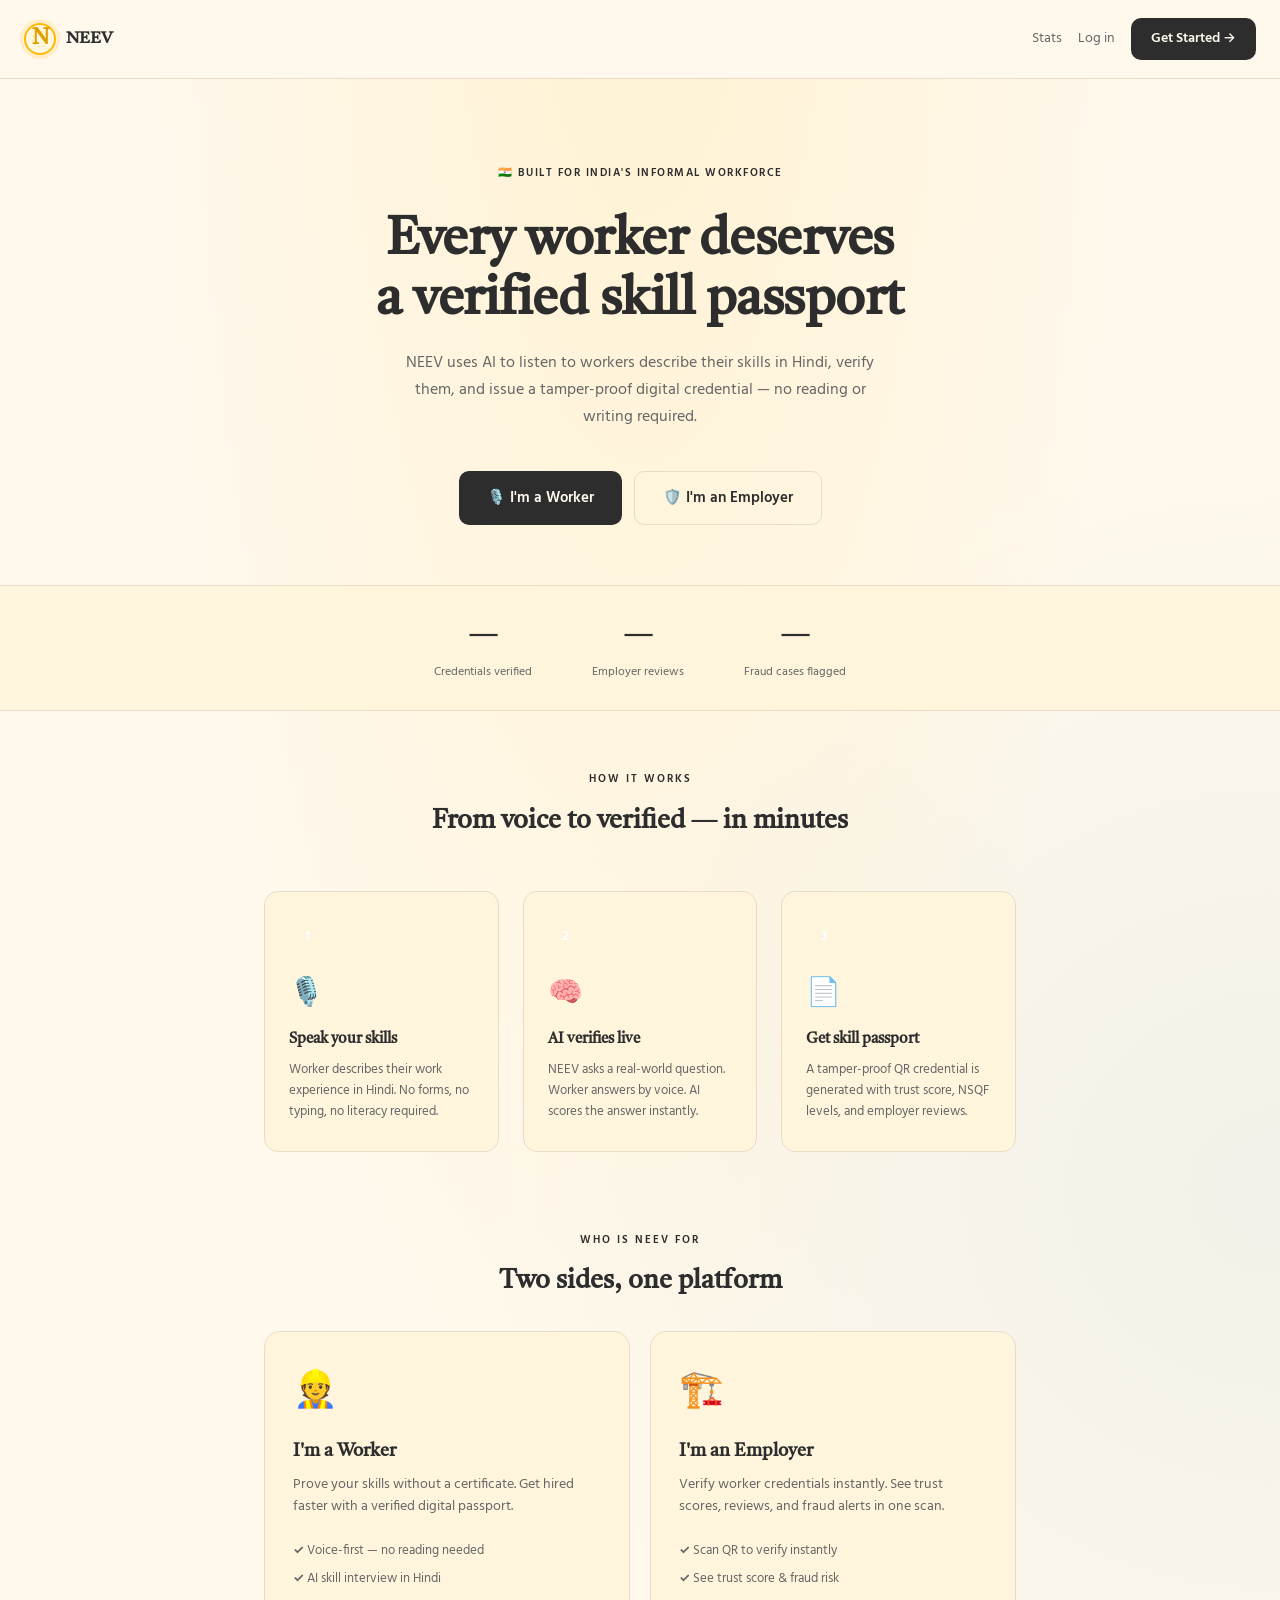
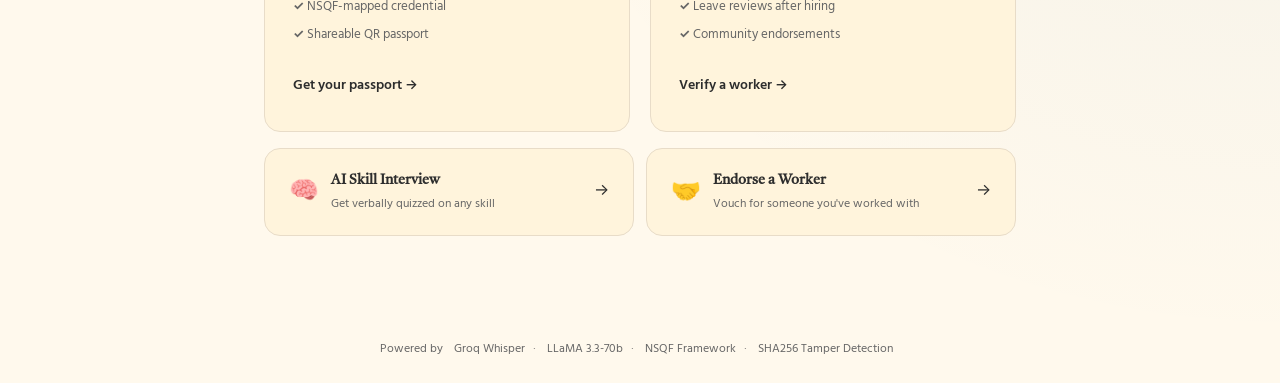
==== commit a0850014: "changes" ====
--- a/Frontend/index.html
+++ b/Frontend/index.html
@@ -6,7 +6,6 @@
 <title>NEEV — Skill Passport for Every Worker</title>
 <link rel="stylesheet" href="css/style.css">
 <style>
-  /* Landing specific styles */
   .hero {
     text-align: center;
     padding: 80px 24px 60px;
@@ -32,9 +31,7 @@
     margin-bottom: 18px;
     letter-spacing: -0.5px;
   }
-  .hero-title span {
-    color: var(--brass);
-  }
+  .hero-title span { color: var(--brass); }
   .hero-sub {
     font-size: 16px;
     color: var(--ink-dim);
@@ -77,8 +74,6 @@
     transition: border-color 0.15s;
   }
   .btn-hero-secondary:hover { border-color: var(--ink); }
-
-  /* How it works */
   .how-section {
     padding: 60px 24px;
     max-width: 800px;
@@ -111,7 +106,6 @@
     border: 1px solid var(--line);
     border-radius: 14px;
     padding: 28px 24px;
-    position: relative;
   }
   .step-num {
     width: 36px;
@@ -139,8 +133,6 @@
     color: var(--ink-dim);
     line-height: 1.6;
   }
-
-  /* User type cards */
   .user-section {
     padding: 20px 24px 80px;
     max-width: 800px;
@@ -204,8 +196,6 @@
     font-weight: 600;
     color: var(--brass);
   }
-
-  /* Stats bar */
   .stats-bar {
     background: var(--bg-raised);
     border-top: 1px solid var(--line);
@@ -215,7 +205,6 @@
     justify-content: center;
     gap: 60px;
     flex-wrap: wrap;
-    margin-bottom: 0;
   }
   .stat-item { text-align: center; }
   .stat-item .num {
@@ -229,8 +218,6 @@
     color: var(--ink-dim);
     margin-top: 4px;
   }
-
-  /* Tech stack */
   .tech-bar {
     text-align: center;
     padding: 24px;
@@ -250,7 +237,8 @@
   </div>
   <div style="display:flex;gap:16px;align-items:center;">
     <a href="stats.html" style="font-size:13.5px;color:var(--ink-dim);text-decoration:none;">Stats</a>
-    <a href="Worker/record.html" class="btn-hero-primary" style="padding:10px 20px;font-size:13.5px;">Get Started →</a>
+    <a href="login.html" style="font-size:13.5px;color:var(--ink-dim);text-decoration:none;">Log in</a>
+    <a href="signup.html" class="btn-hero-primary" style="padding:10px 20px;font-size:13.5px;">Get Started →</a>
   </div>
 </div>
 
@@ -264,8 +252,8 @@
     NEEV uses AI to listen to workers describe their skills in Hindi, verify them, and issue a tamper-proof digital credential — no reading or writing required.
   </p>
   <div class="hero-btns">
-    <a href="Worker/record.html" class="btn-hero-primary">🎙️ I'm a Worker</a>
-    <a href="Employer/verify.html" class="btn-hero-secondary">🛡️ I'm an Employer</a>
+    <a href="signup.html" class="btn-hero-primary">🎙️ I'm a Worker</a>
+    <a href="signup.html" class="btn-hero-secondary">🛡️ I'm an Employer</a>
   </div>
 </div>
 
@@ -316,7 +304,7 @@
   <div class="section-label">Who is NEEV for</div>
   <div class="section-title" style="margin-bottom:28px;">Two sides, one platform</div>
   <div class="user-cards">
-    <a href="Worker/record.html" class="user-card">
+    <a href="signup.html?role=worker" class="user-card">
       <div class="icon">👷</div>
       <div class="title">I'm a Worker</div>
       <div class="desc">Prove your skills without a certificate. Get hired faster with a verified digital passport.</div>
@@ -328,7 +316,7 @@
       </ul>
       <div class="card-cta">Get your passport →</div>
     </a>
-    <a href="Employer/verify.html" class="user-card">
+    <a href="signup.html?role=employer" class="user-card">
       <div class="icon">🏗️</div>
       <div class="title">I'm an Employer</div>
       <div class="desc">Verify worker credentials instantly. See trust scores, reviews, and fraud alerts in one scan.</div>
@@ -342,7 +330,6 @@
     </a>
   </div>
 
-  <!-- Extra links -->
   <div style="display:flex;gap:12px;margin-top:16px;flex-wrap:wrap;">
     <a href="Worker/interview.html" class="user-card" style="flex:1;min-width:200px;padding:20px 24px;">
       <div style="display:flex;align-items:center;gap:12px;">
@@ -384,11 +371,15 @@
     document.getElementById('statVerifications').innerText = s.total_verifications;
     document.getElementById('statReviews').innerText = s.total_reviews;
     document.getElementById('statFraud').innerText = s.fraud_cases_detected;
-  } catch(e) {
-    // Silent fail — stats not critical for landing page
-  }
+  } catch(e) {}
 }
 loadStats();
+
+// Role pre-select from URL param
+const urlRole = new URLSearchParams(window.location.search).get('role');
+if (urlRole) {
+  sessionStorage.setItem('neev_signup_role', urlRole);
+}
 </script>
 
 </body>
